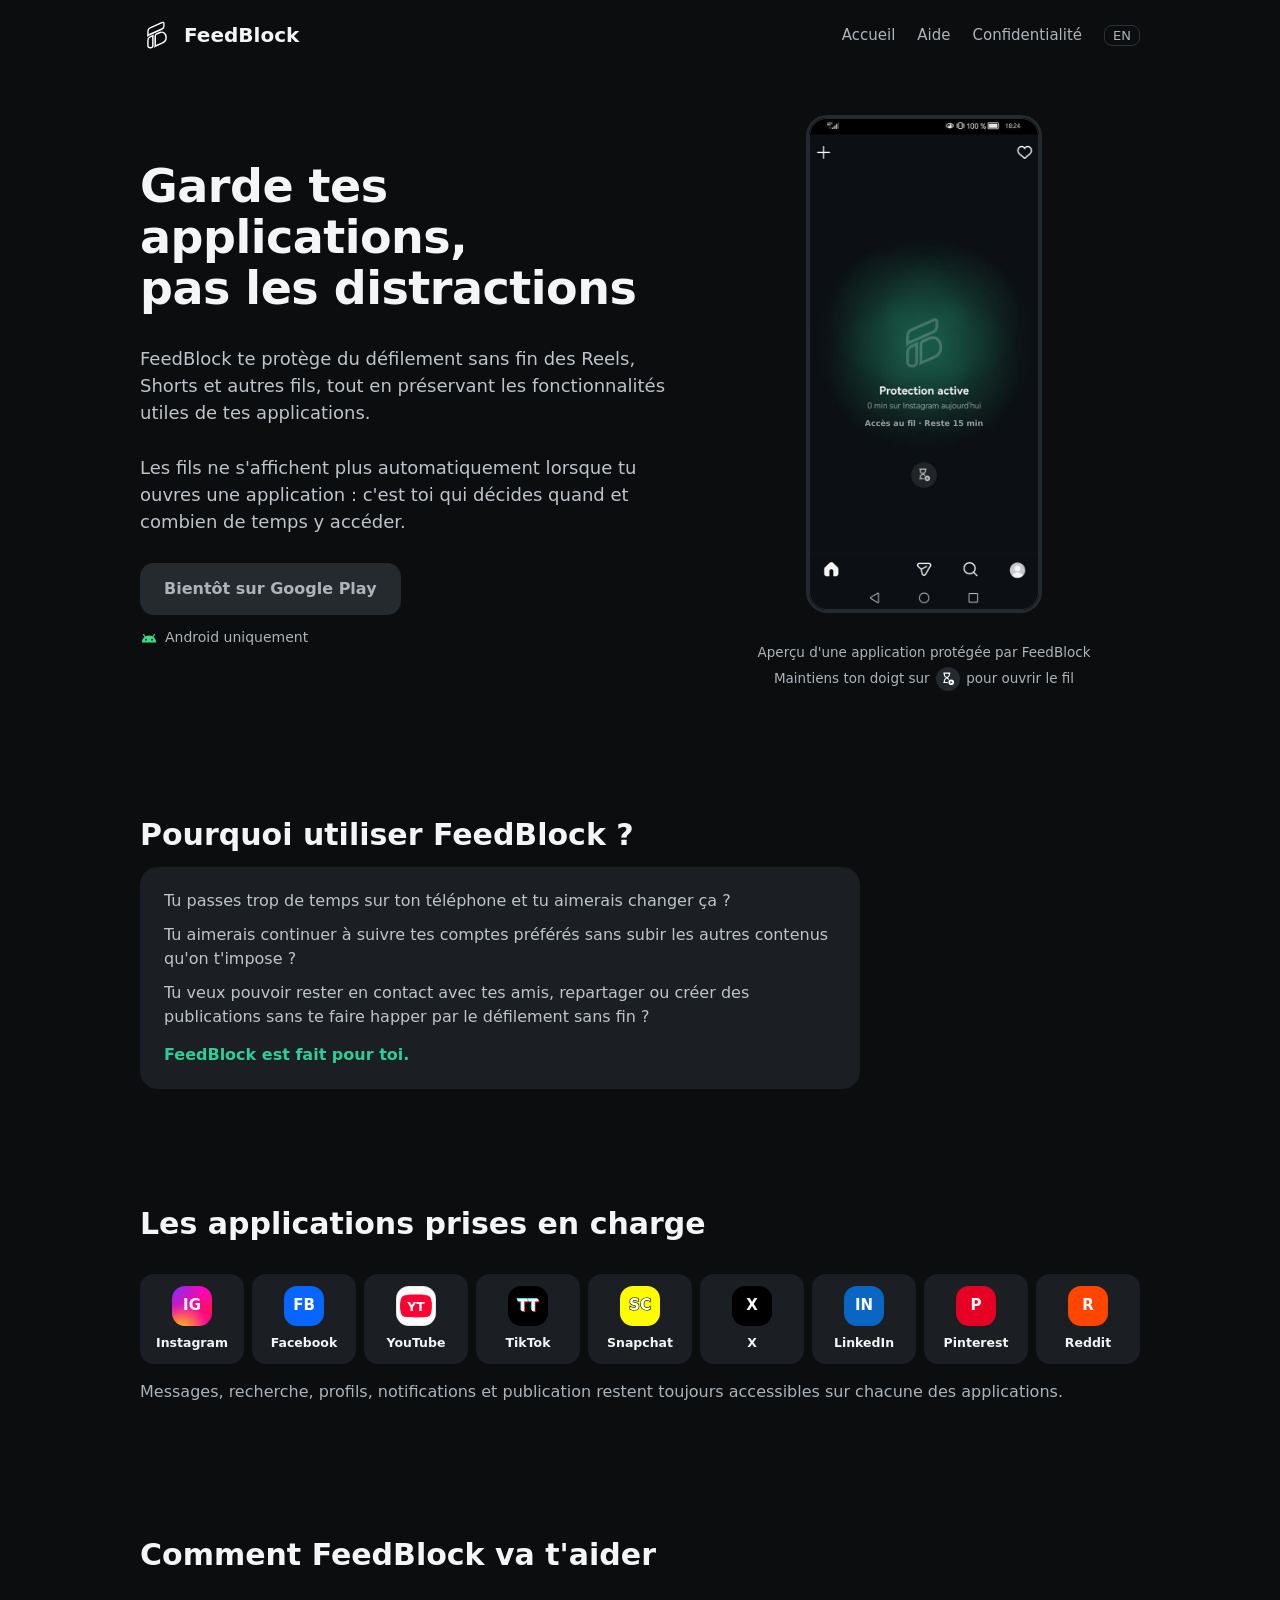
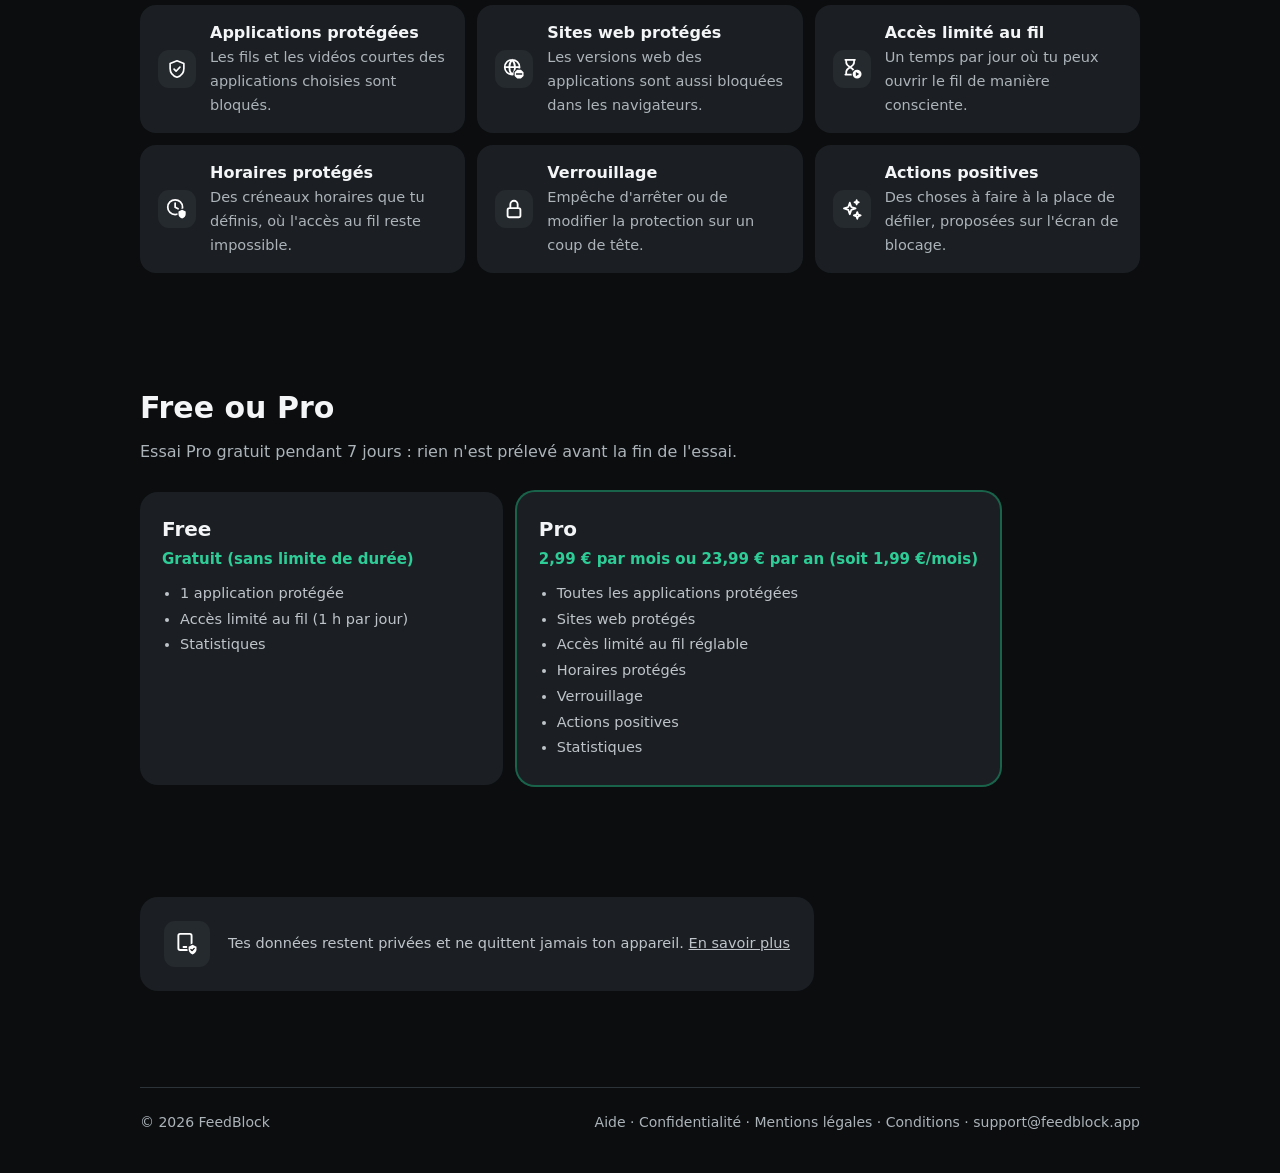
==== fr/index.html @ f1f7cbaa "Site en anglais à la racine (/, /help, /privacy, /legal, /terms), français dans /fr/ ; anciennes adr" ====
<!doctype html>
<html lang="fr">
<head>
<meta charset="utf-8">
<meta name="viewport" content="width=device-width, initial-scale=1">
<title>FeedBlock · Bloque les fils et les vidéos courtes</title>
<meta name="description" content="FeedBlock bloque les fils et les vidéos courtes de tes applications, sans bloquer le reste.">
<meta property="og:type" content="website">
<meta property="og:site_name" content="FeedBlock">
<meta property="og:title" content="FeedBlock · Bloque les fils et les vidéos courtes">
<meta property="og:description" content="FeedBlock bloque les fils et les vidéos courtes de tes applications, sans bloquer le reste.">
<meta property="og:url" content="https://feedblock.app/fr/">
<meta property="og:image" content="https://feedblock.app/partage.png">
<meta property="og:image:width" content="1200">
<meta property="og:image:height" content="630">
<meta property="og:locale" content="fr_FR">
<meta name="twitter:card" content="summary_large_image">
<link rel="alternate" hreflang="en" href="https://feedblock.app/">
<link rel="alternate" hreflang="fr" href="https://feedblock.app/fr/">
<link rel="alternate" hreflang="x-default" href="https://feedblock.app/">
<link rel="icon" href="/favicon.svg">
<link rel="stylesheet" href="/style.css">
</head>
<body>
<div class="wrap">
<header>
 <a class="brand" href="/fr/"><img src="/logo.svg" alt="">FeedBlock</a>
 <nav><a href="/fr/">Accueil</a><a href="/fr/aide">Aide</a><a href="/fr/confidentialite">Confidentialité</a><a class="lang" href="/" hreflang="en" onclick="try{localStorage.setItem('lang','en')}catch(e){}">EN</a></nav>
</header>

<div class="hero">
 <div>
  <h1>Garde tes applications,<br>pas les distractions</h1>
  <p class="lead">FeedBlock te protège du défilement sans fin des Reels, Shorts et autres fils, tout en préservant les fonctionnalités utiles de tes applications.</p>
  <p class="lead">Les fils ne s'affichent plus automatiquement lorsque tu ouvres une application : c'est toi qui décides quand et combien de temps y accéder.</p>
  <a class="btn off">Bientôt sur Google Play</a>
  <div class="note"><svg class="droid" viewBox="0 0 24 24" aria-hidden="true"><path fill="#3DDC84" d="M2.5,18A9.5,9.5 0 0 1 21.5,18Z"/><path stroke="#3DDC84" stroke-width="1.6" stroke-linecap="round" d="M6.6,10.4L4.8,7.4M17.4,10.4L19.2,7.4"/><circle cx="8" cy="14.3" r="1.15" fill="#0b0d0f"/><circle cx="16" cy="14.3" r="1.15" fill="#0b0d0f"/></svg>Android uniquement</div>
 </div>
 <div class="phones">
  <div class="demo" id="demo" role="img" aria-label="Écran de blocage de FeedBlock sur Instagram : un appui long sur le sablier ouvre le fil pour un temps limité">
   <img class="fil" src="/fil.jpg" alt="" draggable="false" style="visibility:hidden">
   <img class="mask" src="/masque.jpg" alt="" draggable="false">
   <div class="count"><span class="cw"><span class="ct">Accès au fil · Reste 15 min</span><i class="track"><b></b></i></span></div>
   <div class="pill"><small>Restant</small><span class="pt">15:00</span></div>
   <div class="hold" id="hold" aria-label="Accès au fil"></div>
  </div>
  <div class="hint">Aperçu d'une application protégée par FeedBlock<br>Maintiens ton doigt sur <span class="hg"><img src="/icons/ic_free_time.svg" alt="le sablier"></span> pour ouvrir le fil</div>
 </div>
 <script>
 // Démonstration lancée par l'utilisateur (comme dans l'application) : maintenir le sablier 5 s ouvre le fil 15 min ;
 // ici le fil se referme après quelques secondes pour pouvoir recommencer. Positions relevées sur les captures 1080 x 2312.
 (function(){
  const d=document.getElementById('demo'),mask=d.querySelector('.mask'),fil=d.querySelector('.fil'),count=d.querySelector('.count'),ct=d.querySelector('.ct'),
   track=d.querySelector('.track'),fill=track.firstChild,pill=d.querySelector('.pill'),pt=d.querySelector('.pt'),
   hold=document.getElementById('hold');
  const size=()=>d.style.setProperty('--k',d.clientWidth/360);size();addEventListener('resize',size);
  const wait=ms=>new Promise(r=>setTimeout(r,ms));
  let state='idle',raf=0;
  function reset(){
   cancelAnimationFrame(raf);state='idle';d.classList.remove('pressing','open');
   mask.style.opacity=1;count.style.opacity=1;pill.style.visibility='hidden';
   ct.textContent='Accès au fil · Reste 15 min';ct.classList.remove('on');track.style.visibility='hidden';fill.style.transform='scaleX(0)';
   // Fil caché sous l'écran bloqué une fois recouvert : ses bords se voyaient autour du téléphone agrandi.
   setTimeout(()=>{if(state==='idle')fil.style.visibility='hidden';},800);
  }
  async function open(){
   state='open';fil.style.visibility='visible';d.classList.remove('pressing');d.classList.add('open');mask.style.opacity=0;count.style.opacity=0;
   let s=900;pt.textContent='15:00';await wait(700);pill.style.visibility='visible';
   for(let i=0;i<6;i++){await wait(1000);s--;pt.textContent=Math.floor(s/60)+':'+String(s%60).padStart(2,'0');}
   reset();
  }
  function down(e){
   if(state!=='idle')return;e.preventDefault();state='pressing';d.classList.add('pressing');
   ct.classList.add('on');track.style.visibility='visible';const t0=performance.now();
   (function step(){const k=Math.min(1,(performance.now()-t0)/5000);ct.textContent='Accès au fil dans '+Math.max(1,Math.ceil(5-k*5));fill.style.transform='scaleX('+k+')';
    if(k>=1)open();else raf=requestAnimationFrame(step);})();
  }
  function up(){if(state==='pressing')reset();}
  hold.addEventListener('pointerdown',down);
  ['pointerup','pointerleave','pointercancel'].forEach(t=>hold.addEventListener(t,up));
  d.addEventListener('contextmenu',e=>e.preventDefault());
  reset();
 })();
 </script>
</div>

<section>
 <h2>Pourquoi utiliser FeedBlock ?</h2>
 <div class="questions">
  <p>Tu passes trop de temps sur ton téléphone et tu aimerais changer ça ?</p>
  <p>Tu aimerais continuer à suivre tes comptes préférés sans subir les autres contenus qu'on t'impose ?</p>
  <p>Tu veux pouvoir rester en contact avec tes amis, repartager ou créer des publications sans te faire happer par le défilement sans fin ?</p>
  <b>FeedBlock est fait pour toi.</b>
 </div>
</section>

<section>
 <h2 style="margin-bottom:28px">Les applications prises en charge</h2>
 <div class="apps">
  <div class="app"><div aria-hidden="true" class="tile ig">IG</div>Instagram</div>
  <div class="app"><div aria-hidden="true" class="tile" style="background:#0866ff">FB</div>Facebook</div>
  <div class="app"><div aria-hidden="true" class="tile yt"><svg viewBox="0 0 34 34"><path fill="#ff0033" d="M9.2,7.59 C11.8,7.2 22.2,7.2 24.8,7.59 Q30.13,7.85 30.2,13.05 C30.65,14.25 30.65,19.75 30.2,20.95 Q30.13,26.15 24.8,26.41 C22.2,26.8 11.8,26.8 9.2,26.41 Q3.87,26.15 3.81,20.95 C3.35,19.75 3.35,14.25 3.81,13.05 Q3.87,7.85 9.2,7.59Z"/><text x="17" y="21.4" font-size="10.5" font-weight="700" fill="#fff" text-anchor="middle">YT</text></svg></div>YouTube</div>
  <div class="app"><div aria-hidden="true" class="tile tt"><svg viewBox="0 0 34 34"><text x="16.2" y="20.8" font-size="12.75" font-weight="800" fill="#25F4EE" text-anchor="middle">TT</text><text x="17.8" y="22.4" font-size="12.75" font-weight="800" fill="#FE2C55" text-anchor="middle">TT</text><text x="17" y="21.6" font-size="12.75" font-weight="800" fill="#fff" text-anchor="middle">TT</text></svg></div>TikTok</div>
  <div class="app"><div aria-hidden="true" class="tile sc" style="background:#fffc00">SC</div>Snapchat</div>
  <div class="app"><div aria-hidden="true" class="tile" style="background:#000">X</div>X</div>
  <div class="app"><div aria-hidden="true" class="tile" style="background:#0a66c2">IN</div>LinkedIn</div>
  <div class="app"><div aria-hidden="true" class="tile" style="background:#e60023">P</div>Pinterest</div>
  <div class="app"><div aria-hidden="true" class="tile" style="background:#ff4500">R</div>Reddit</div>
 </div>
 <p class="keep">Messages, recherche, profils, notifications et publication restent toujours accessibles sur chacune des applications.</p>
</section>

<section id="fonctions">
 <h2 style="margin-bottom:28px">Comment FeedBlock va t'aider</h2>
 <div class="features">
  <div class="feature"><div class="ico"><img src="/icons/ic_tab_protection.svg" alt=""></div><div><b>Applications protégées</b><span>Les fils et les vidéos courtes des applications choisies sont bloqués.</span></div></div>
  <div class="feature"><div class="ico"><img src="/icons/ic_web.svg" alt=""></div><div><b>Sites web protégés</b><span>Les versions web des applications sont aussi bloquées dans les navigateurs.</span></div></div>
  <div class="feature"><div class="ico"><img src="/icons/ic_free_time.svg" alt=""></div><div><b>Accès limité au fil</b><span>Un temps par jour où tu peux ouvrir le fil de manière consciente.</span></div></div>
  <div class="feature"><div class="ico"><img src="/icons/ic_protected_hours.svg" alt=""></div><div><b>Horaires protégés</b><span>Des créneaux horaires que tu définis, où l'accès au fil reste impossible.</span></div></div>
  <div class="feature"><div class="ico"><img src="/icons/ic_lock.svg" alt=""></div><div><b>Verrouillage</b><span>Empêche d'arrêter ou de modifier la protection sur un coup de tête.</span></div></div>
  <div class="feature"><div class="ico"><img src="/icons/ic_idea.svg" alt=""></div><div><b>Actions positives</b><span>Des choses à faire à la place de défiler, proposées sur l'écran de blocage.</span></div></div>
 </div>
</section>

<section id="prix">
 <h2>Free ou Pro</h2>
 <p class="sub">Essai Pro gratuit pendant 7 jours : rien n'est prélevé avant la fin de l'essai.</p>
 <div class="plans">
  <div class="plan">
   <h3>Free</h3><div class="price">Gratuit (sans limite de durée)</div>
   <ul><li>1 application protégée</li><li>Accès limité au fil (1 h par jour)</li><li>Statistiques</li></ul>
  </div>
  <div class="plan pro">
   <h3>Pro</h3><div class="price">2,99 € par mois ou 23,99 € par an (soit 1,99 €/mois)</div>
   <ul><li>Toutes les applications protégées</li><li>Sites web protégés</li><li>Accès limité au fil réglable</li><li>Horaires protégés</li><li>Verrouillage</li><li>Actions positives</li><li>Statistiques</li></ul>
  </div>
 </div>
</section>

<section>
 <div class="privacy">
  <div class="ico" style="width:46px;height:46px"><img src="/icons/confidentialite.svg" alt="" style="width:24px;height:24px"></div>
  <p>Tes données restent privées et ne quittent jamais ton appareil. <a href="/fr/confidentialite">En savoir plus</a></p>
 </div>
</section>

<footer>
 <span>© 2026 FeedBlock</span>
 <span><a href="/fr/aide">Aide</a> · <a href="/fr/confidentialite">Confidentialité</a> · <a href="/fr/mentions-legales">Mentions légales</a> · <a href="/fr/conditions">Conditions</a> · <a href="mailto:support@feedblock.app">support@feedblock.app</a></span>
</footer>
</div>
</body>
</html>
---- style.css ----
:root{--bg:#0b0d0f;--card:#1b1f23;--card2:#252a2f;--outline:#2c3439;--text:#f3f5f6;--soft:#bec4ca;--muted:#acb4ba;--green:#2ecc96;--green-on:#06291d}
*{box-sizing:border-box}
body{margin:0;background:var(--bg);color:var(--text);font-family:system-ui,-apple-system,"Segoe UI",Roboto,sans-serif;line-height:1.5}
a{color:inherit}
.wrap{max-width:1040px;margin:0 auto;padding:0 20px}
header{display:flex;align-items:center;justify-content:space-between;padding:18px 0}
.brand{display:flex;align-items:center;gap:10px;font-weight:800;font-size:20px;text-decoration:none}
.brand img{width:34px;height:34px}
nav a{color:var(--muted);text-decoration:none;margin-left:22px;font-size:15px}
nav a:hover{color:var(--text)}
.hero{display:grid;grid-template-columns:1.1fr .9fr;gap:40px;align-items:center;padding:48px 0 64px}
h1{font-size:46px;line-height:1.1;margin:0 0 32px;letter-spacing:-.5px}
.lead{font-size:18px;color:var(--soft);margin:0 0 28px}
.btn{display:inline-block;background:var(--green);color:var(--green-on);font-weight:700;padding:14px 24px;border-radius:14px;text-decoration:none}
.btn.off{background:var(--card2);color:var(--muted)}
.note{color:var(--muted);font-size:14px;margin-top:12px;display:flex;align-items:center;gap:7px}
.droid{width:18px;height:18px;flex:none}
.phones{display:flex;gap:16px;justify-content:center}
.demo{position:relative;width:230px;aspect-ratio:1080/2312;border-radius:18px;overflow:hidden;background:#000;box-shadow:var(--sh0);--k:.72}
.demo img{position:absolute;inset:0;width:100%;height:100%;display:block}
.demo .mask{transition:opacity .7s;inset:-1px;width:calc(100% + 2px);height:calc(100% + 2px)}
.demo .count{position:absolute;left:0;right:0;top:62.11%;transform:translateY(-.5em);text-align:center;font-weight:700;font-size:calc(12.5px * var(--k));line-height:1;transition:opacity .7s}
.demo .ct{color:rgba(245,245,245,.59)}
.demo .ct.on{color:#fff}
.demo .cw{display:inline-block}
.demo .track{display:block;margin:calc(8px * var(--k)) 0 0;width:100%;height:max(1px,calc(3px * var(--k)));background:rgba(243,245,246,.2);visibility:hidden}
.demo .track b{display:block;height:100%;background:#fff;transform-origin:left;transform:scaleX(0)}
.demo .pill{position:absolute;left:0;top:50.04%;width:16.11%;aspect-ratio:1;transform:translateY(-50%);border-radius:50%;background:rgba(20,22,25,.92);display:flex;flex-direction:column;align-items:center;justify-content:center;color:#fff;font-weight:700;visibility:hidden;line-height:1.1}
.demo .pill small{font-weight:400;color:#dce0e4;font-size:calc(360px * var(--k) * .0242)}
.demo .pill .pt{font-size:calc(360px * var(--k) * .0387)}
.demo{transition:transform .3s ease,box-shadow .3s ease;cursor:pointer;-webkit-user-select:none;user-select:none;-webkit-touch-callout:none;-webkit-tap-highlight-color:transparent}
.demo img{pointer-events:none;-webkit-user-drag:none}
.demo .hold{position:absolute;left:50%;top:72.49%;width:26%;aspect-ratio:1;transform:translate(-50%,-50%);border-radius:50%;touch-action:none}
.hint{color:var(--muted);font-size:13.5px;text-align:center;margin-top:14px;line-height:1.9}
.hg{display:inline-flex;width:24px;height:24px;border-radius:50%;background:var(--card2);align-items:center;justify-content:center;vertical-align:middle;margin:0 2px}
.hg img{width:14px;height:14px}
.phones{flex-direction:column;align-items:center}
section{padding:56px 0}
h2{font-size:30px;margin:0 0 10px}
.sub{color:var(--muted);margin:0 0 28px;max-width:640px}
.questions{background:var(--card);border-radius:18px;padding:22px 24px;max-width:720px}
.questions p{margin:0 0 10px;color:var(--soft)}
.questions b{color:var(--green);display:block;margin-top:14px}
.apps{display:grid;grid-template-columns:repeat(9,1fr);gap:8px}
.app{background:var(--card);border-radius:14px;padding:12px 2px;text-align:center;font-weight:700;font-size:12.5px;min-width:0;overflow-wrap:anywhere}
.tile{width:40px;height:40px;border-radius:13px;background:var(--card2);margin:0 auto 8px;display:flex;align-items:center;justify-content:center;font-size:15px;color:#fff;font-weight:800}
.tile.ig{background:radial-gradient(circle 31.2px at 0 0,rgba(118,56,250,.95),rgba(118,56,250,0)),radial-gradient(circle 24px at 100% 0,rgba(255,6,214,.78),rgba(255,6,214,0)),radial-gradient(circle 26.8px at 25% 110%,rgba(255,214,0,.95),rgba(255,214,0,0)),radial-gradient(circle 23.2px at 105% 50%,rgba(253,29,29,.7),rgba(253,29,29,0)),#fd01aa}
.tile.yt{background:#fff;box-shadow:inset 0 0 0 .75px rgba(0,0,0,.14)}
.tile.yt svg{width:100%;height:100%;display:block}
.tile.tt{background:#000}
.tile.tt svg{width:100%;height:100%;display:block}
.tile.sc{color:#fff;-webkit-text-stroke:1.2px #000;paint-order:stroke fill}
.ico img{width:22px;height:22px;display:block}
.keep{color:var(--muted);margin-top:16px}
.features{display:grid;grid-template-columns:repeat(auto-fill,minmax(300px,1fr));gap:12px}
.feature{background:var(--card);border-radius:16px;padding:16px 18px;display:flex;gap:14px;align-items:center}
.ico{width:38px;height:38px;border-radius:11px;background:var(--card2);flex:none;display:flex;align-items:center;justify-content:center}
.ico svg{width:20px;height:20px;fill:none;stroke:var(--text);stroke-width:2;stroke-linecap:round;stroke-linejoin:round}
.feature b{display:block;font-size:16px}
.feature span{color:var(--muted);font-size:14.5px}
.plans{display:grid;grid-template-columns:1fr 1.25fr;gap:14px;max-width:860px}
.plan{background:var(--card);border-radius:18px;padding:22px}
.plan.pro{box-shadow:0 0 0 2px rgba(46,204,150,.45)}
.plan h3{margin:0 0 4px;font-size:20px}
.price{color:var(--green);font-weight:700;margin-bottom:12px;white-space:nowrap;font-size:min(15px,3.6vw)}
.plan ul{margin:0;padding-left:18px;color:var(--soft);font-size:14.5px}
.plan li{margin:4px 0}
.privacy{background:var(--card);border-radius:18px;padding:24px;width:fit-content;max-width:720px;display:flex;gap:18px;align-items:center}
.privacy p{margin:0;color:var(--soft);font-size:14.5px}
footer{border-top:1px solid var(--outline);margin-top:40px;padding:24px 0 40px;color:var(--muted);font-size:14px;display:flex;flex-wrap:wrap;gap:12px 24px;justify-content:space-between}
footer a{text-decoration:none}
footer a:hover{color:var(--text)}
@media (max-width:760px){
 .hero{grid-template-columns:1fr;padding-top:20px}
 h1{font-size:28px;margin-bottom:24px}
 .lead{font-size:16px;margin-bottom:20px}
 h2{font-size:23px}
 section{padding:40px 0}
 .sub,.keep,.questions p{font-size:15px}
 .note{font-size:13px}
 .feature b{font-size:15px}
 .feature span,.plan ul,.privacy p{font-size:14px}
 nav a{margin-left:10px;font-size:13px}
 header nav a.lang{padding:1px 6px;font-size:12px}
 .brand{font-size:17px;gap:8px}
 .brand img{width:28px;height:28px}
 .price{font-size:3.15vw}
 .plans{grid-template-columns:minmax(0,1fr)}
 .apps{grid-template-columns:repeat(3,1fr);gap:8px}
 .app{font-size:12.5px;overflow-wrap:normal}
 .demo{width:220px}
}
.page{max-width:720px;padding:24px 0 20px}
.page h1{font-size:36px;margin-bottom:18px}
.page h2{font-size:21px;margin:34px 0 12px}
.page p{color:var(--soft)}
.card{background:var(--card);border-radius:16px;padding:16px 20px;margin-bottom:12px}
.card h3{margin:0 0 6px;font-size:16.5px}
.card p{margin:0;color:var(--soft);font-size:15px}
.points .pt{display:flex;gap:12px;padding:10px 0;border-top:1px solid var(--outline)}
.points .pt:first-child{border-top:0}
.points .dot{width:7px;height:7px;border-radius:50%;background:var(--text);margin-top:9px;flex:none}
.points .ok .dot{background:var(--green)}
.points .ok b{color:var(--green)}
.points b{display:block}
.points span{color:var(--soft);font-size:15px}
.contact{background:var(--card);border-radius:16px;padding:20px;display:flex;flex-wrap:wrap;gap:12px;align-items:center;justify-content:space-between}
.small{color:var(--muted);font-size:14px}

@media (hover:hover){.demo:hover{transform:scale(1.07);--sh0:0 0 0 3px #252a2f,0 0 22px rgba(255,255,255,.05)}}
.demo.pressing,.demo.open{transform:scale(1.07)}
.demo{--sh0:0 0 0 3px #252a2f}
.demo::after{content:"";position:absolute;inset:0;border-radius:inherit;box-shadow:inset 0 0 0 1px #252a2f;pointer-events:none;z-index:5}
nav a.lang{border:1px solid var(--outline);border-radius:8px;padding:2px 8px;font-size:13px}
.frnote{color:var(--muted);font-size:13.5px;margin:14px 0 0;max-width:520px}
@media (max-width:420px){nav a:first-child{display:none}}
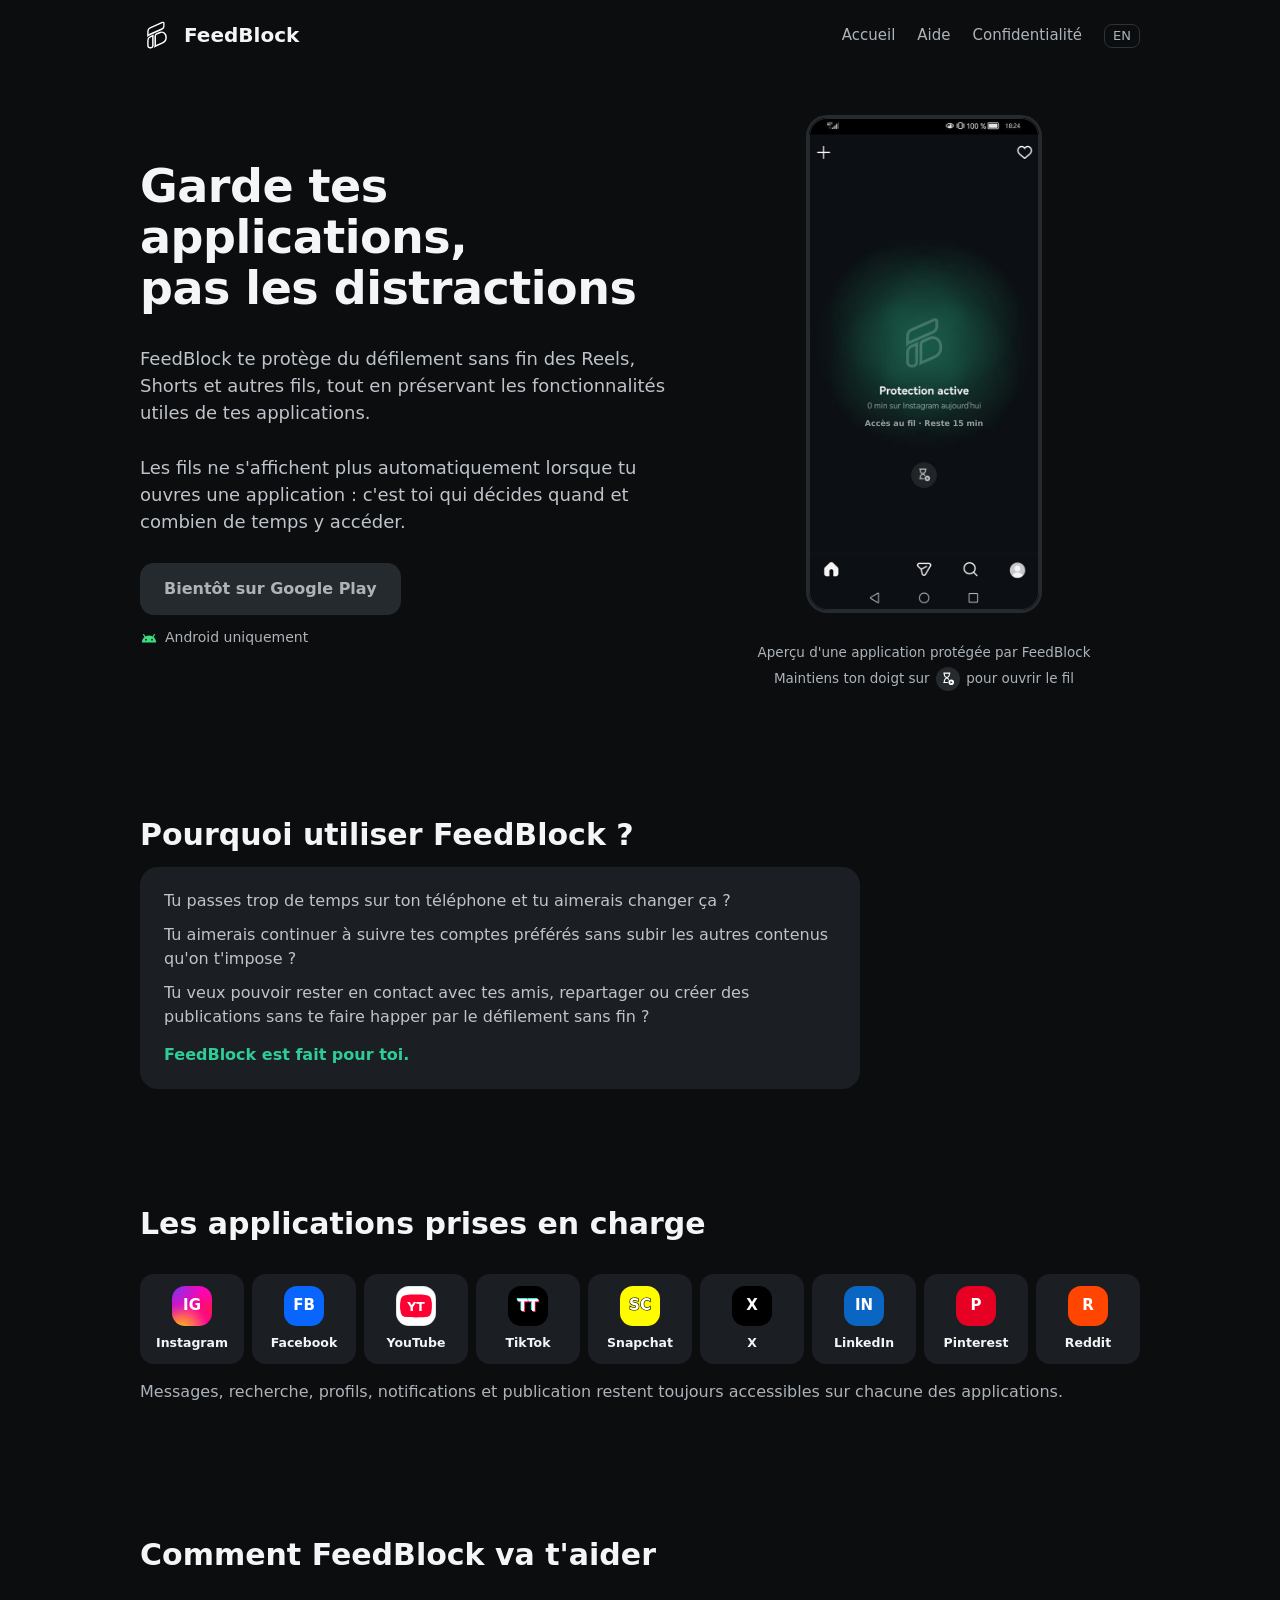
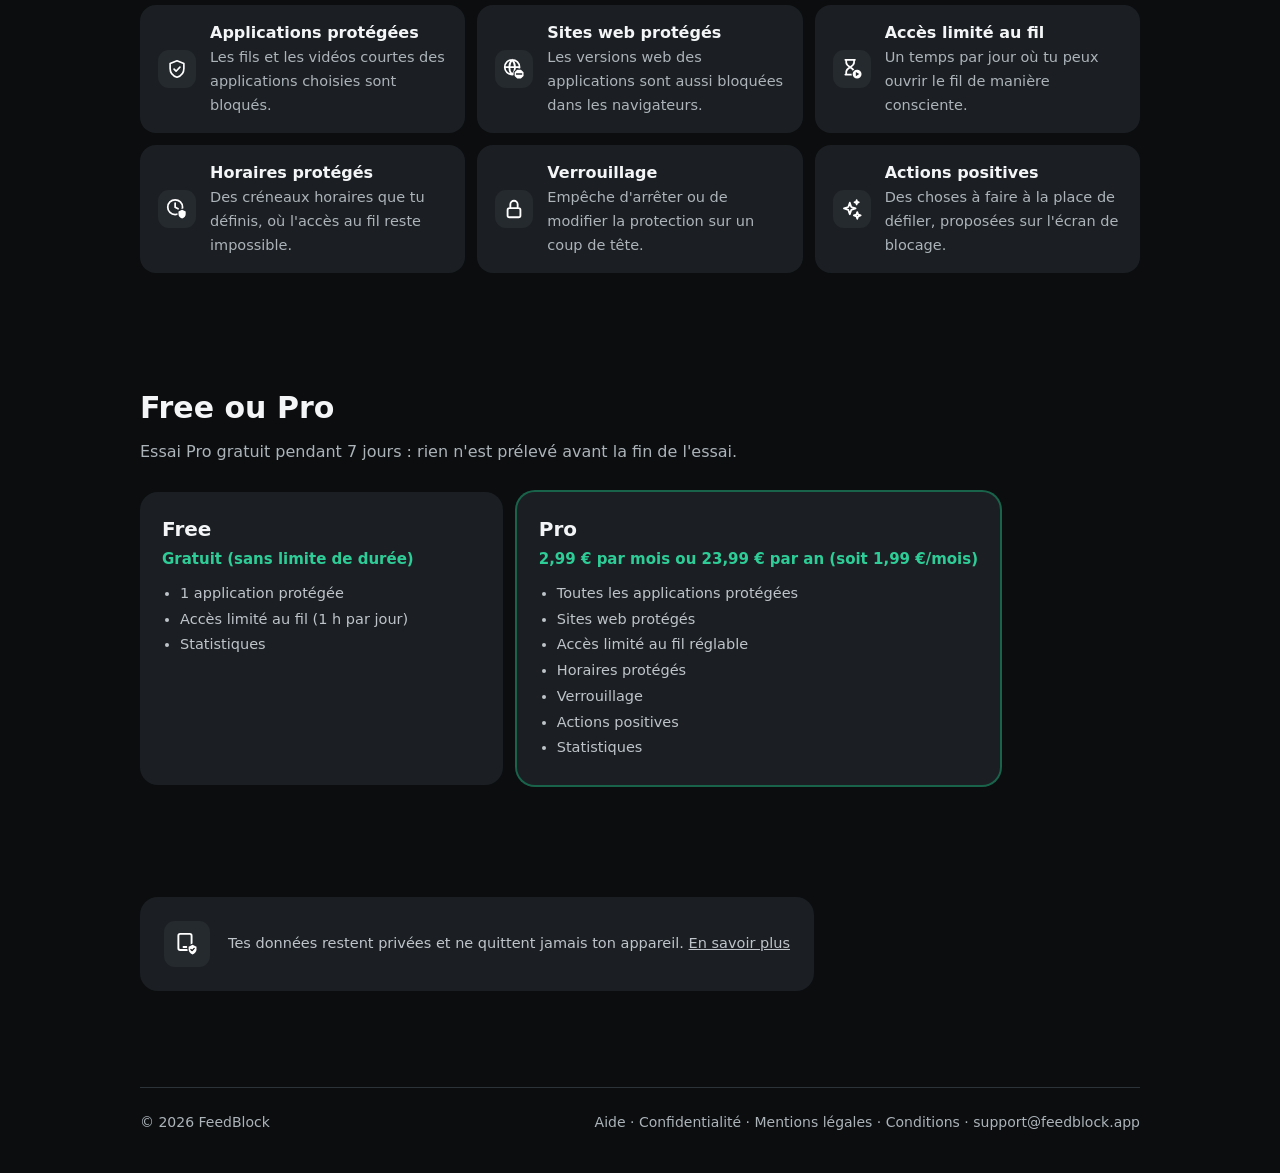
==== commit ca1fd21b: "Feuille de style versionnée dans les pages (le navigateur gardait l'ancienne jusqu'à 10 min) Co-Auth" ====
--- a/fr/index.html
+++ b/fr/index.html
@@ -19,7 +19,7 @@
 <link rel="alternate" hreflang="fr" href="https://feedblock.app/fr/">
 <link rel="alternate" hreflang="x-default" href="https://feedblock.app/">
 <link rel="icon" href="/favicon.svg">
-<link rel="stylesheet" href="/style.css">
+<link rel="stylesheet" href="/style.css?v=202611091512">
 </head>
 <body>
 <div class="wrap">
--- a/style.css
+++ b/style.css
@@ -81,7 +81,7 @@
  .feature b{font-size:15px}
  .feature span,.plan ul,.privacy p{font-size:14px}
  nav a{margin-left:10px;font-size:13px}
- header nav a.lang{padding:1px 6px;font-size:12px}
+ header nav a.lang{height:22px;padding:0 6px 1px;font-size:12px}
  .brand{font-size:17px;gap:8px}
  .brand img{width:28px;height:28px}
  .price{font-size:3.15vw}
@@ -111,6 +111,7 @@
 .demo.pressing,.demo.open{transform:scale(1.07)}
 .demo{--sh0:0 0 0 3px #252a2f}
 .demo::after{content:"";position:absolute;inset:0;border-radius:inherit;box-shadow:inset 0 0 0 1px #252a2f;pointer-events:none;z-index:5}
-nav a.lang{border:1px solid var(--outline);border-radius:8px;padding:2px 8px;font-size:13px}
+nav a.lang{display:inline-flex;align-items:center;height:24px;box-sizing:border-box;line-height:1;border:1px solid var(--outline);border-radius:8px;padding:0 8px 1px;font-size:13px;transition:border-color .15s,color .15s}
+nav a.lang:hover{border-color:var(--text)}
 .frnote{color:var(--muted);font-size:13.5px;margin:14px 0 0;max-width:520px}
 @media (max-width:420px){nav a:first-child{display:none}}
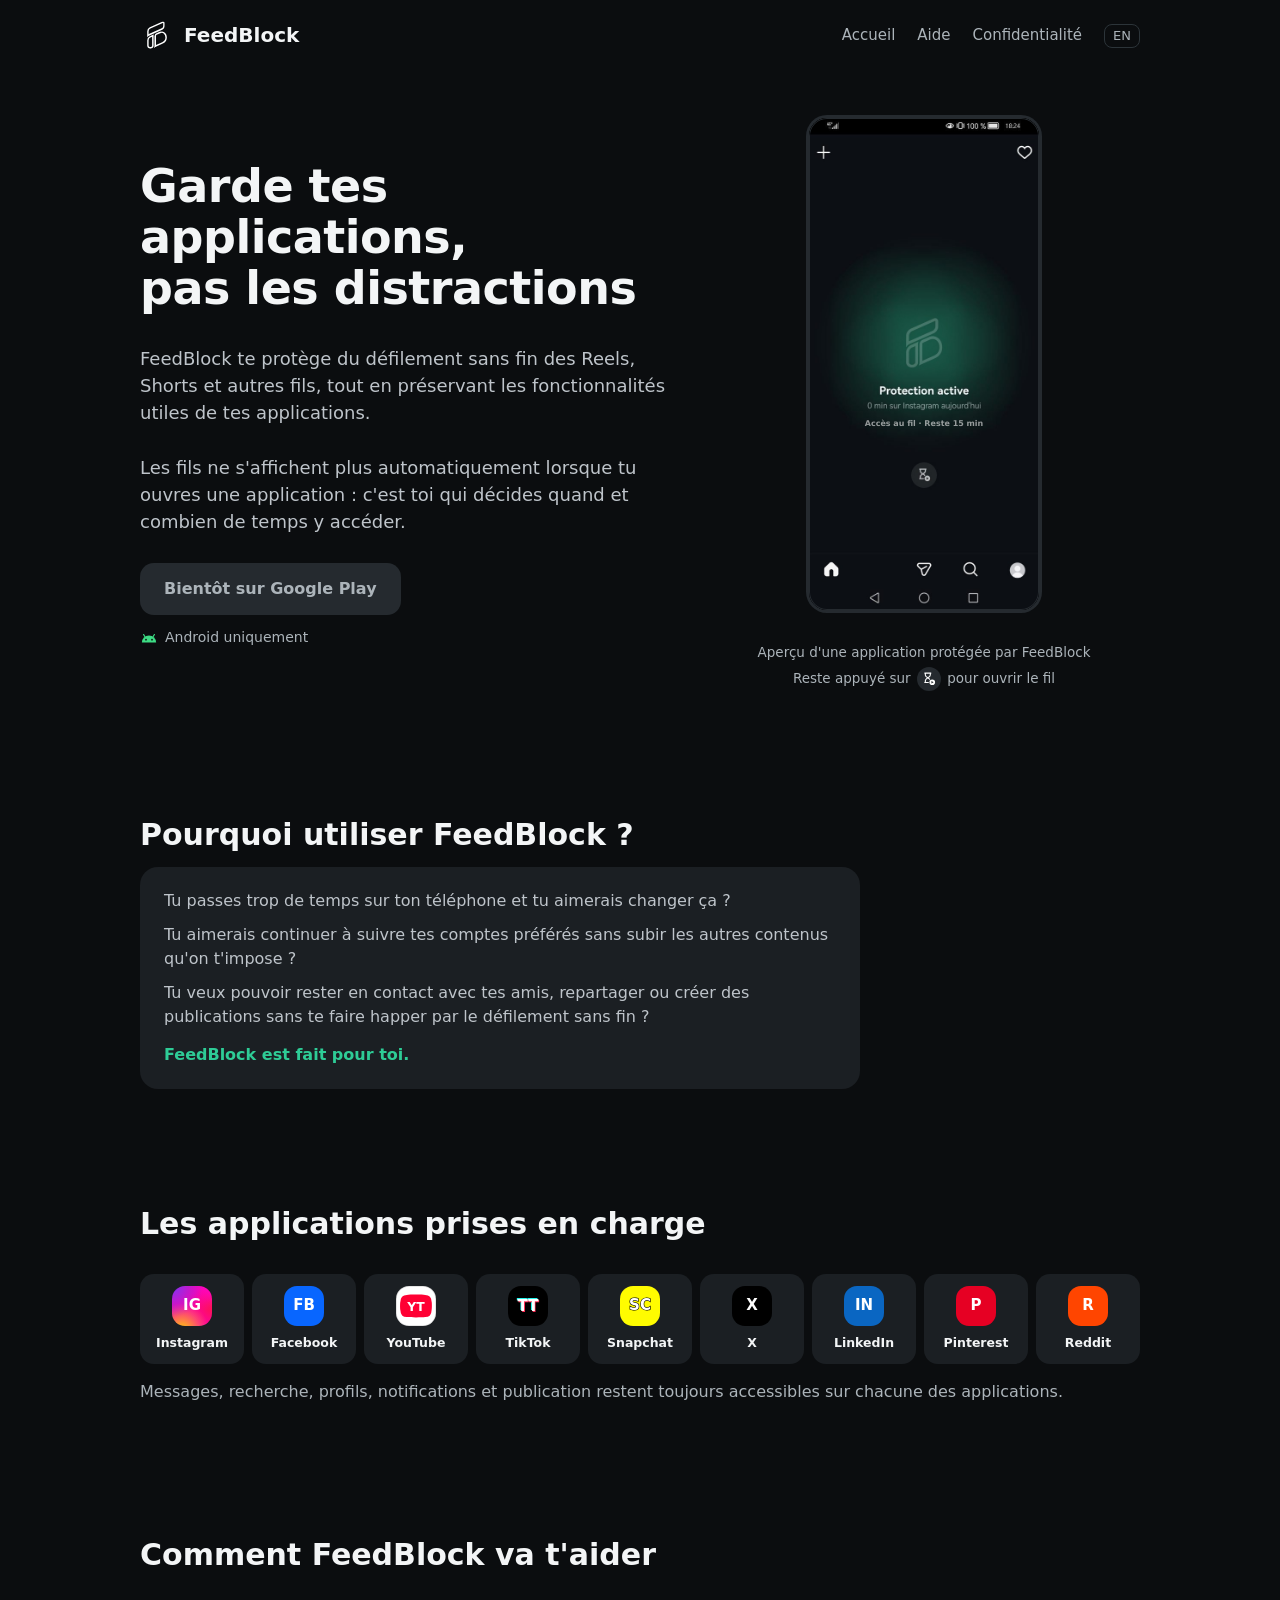
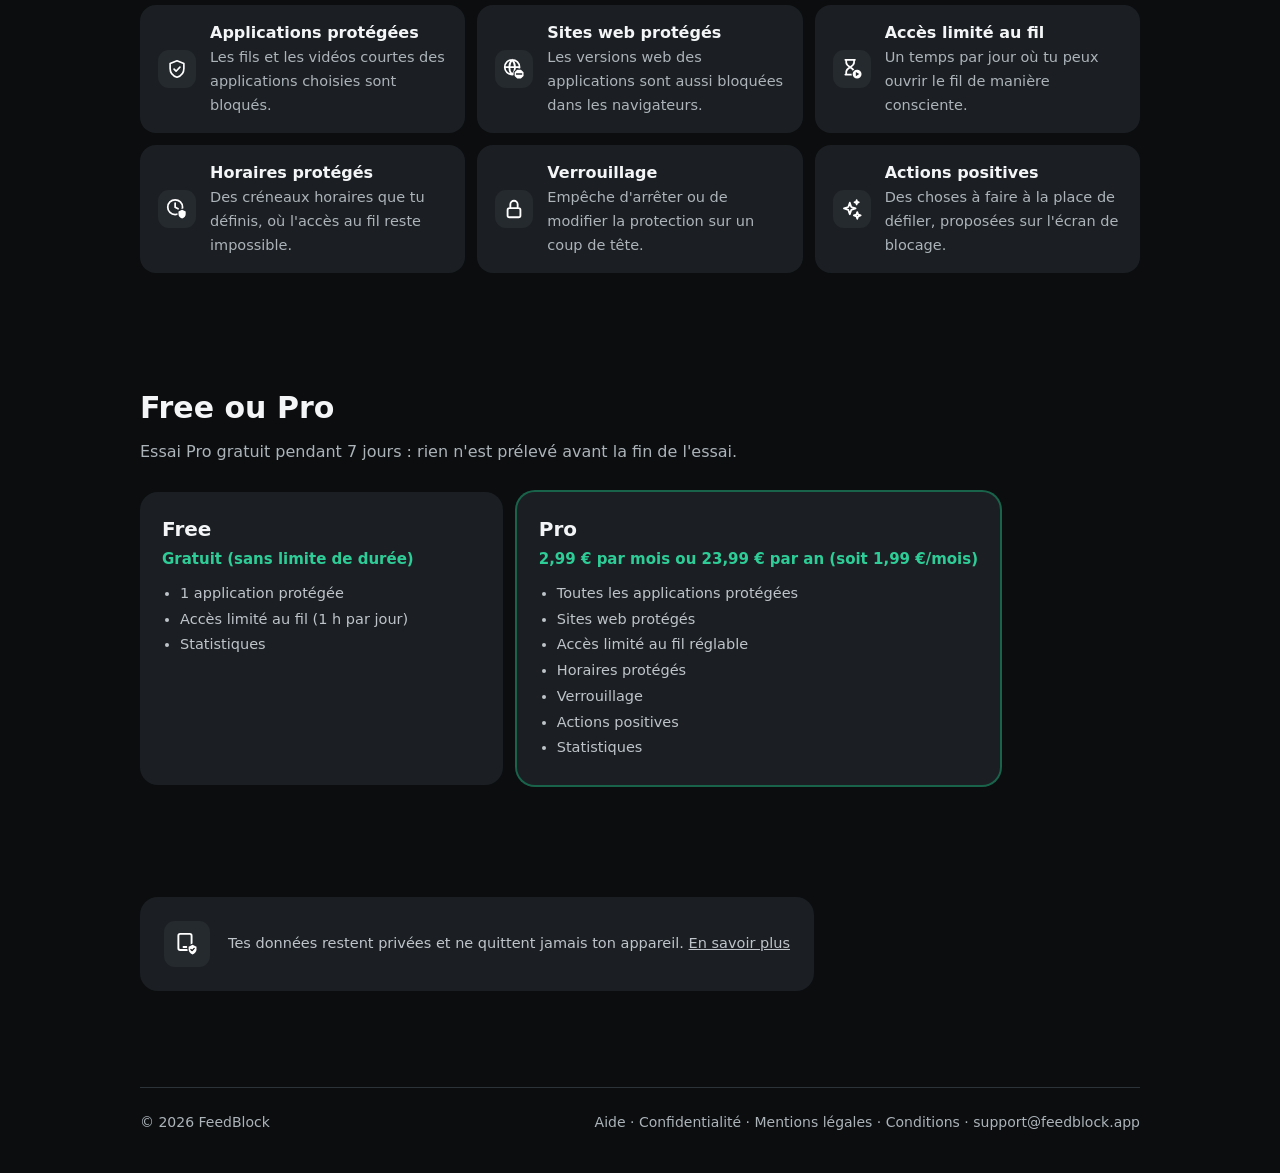
==== commit f8179080: "Démonstration : « Reste appuyé » / « Press and hold » ; X avant LinkedIn ; adresses lues dans les na" ====
--- a/fr/index.html
+++ b/fr/index.html
@@ -44,7 +44,7 @@
    <div class="pill"><small>Restant</small><span class="pt">15:00</span></div>
    <div class="hold" id="hold" aria-label="Accès au fil"></div>
   </div>
-  <div class="hint">Aperçu d'une application protégée par FeedBlock<br>Maintiens ton doigt sur <span class="hg"><img src="/icons/ic_free_time.svg" alt="le sablier"></span> pour ouvrir le fil</div>
+  <div class="hint">Aperçu d'une application protégée par FeedBlock<br>Reste appuyé sur <span class="hg"><img src="/icons/ic_free_time.svg" alt="le sablier"></span> pour ouvrir le fil</div>
  </div>
  <script>
  // Démonstration lancée par l'utilisateur (comme dans l'application) : maintenir le sablier 5 s ouvre le fil 15 min ;
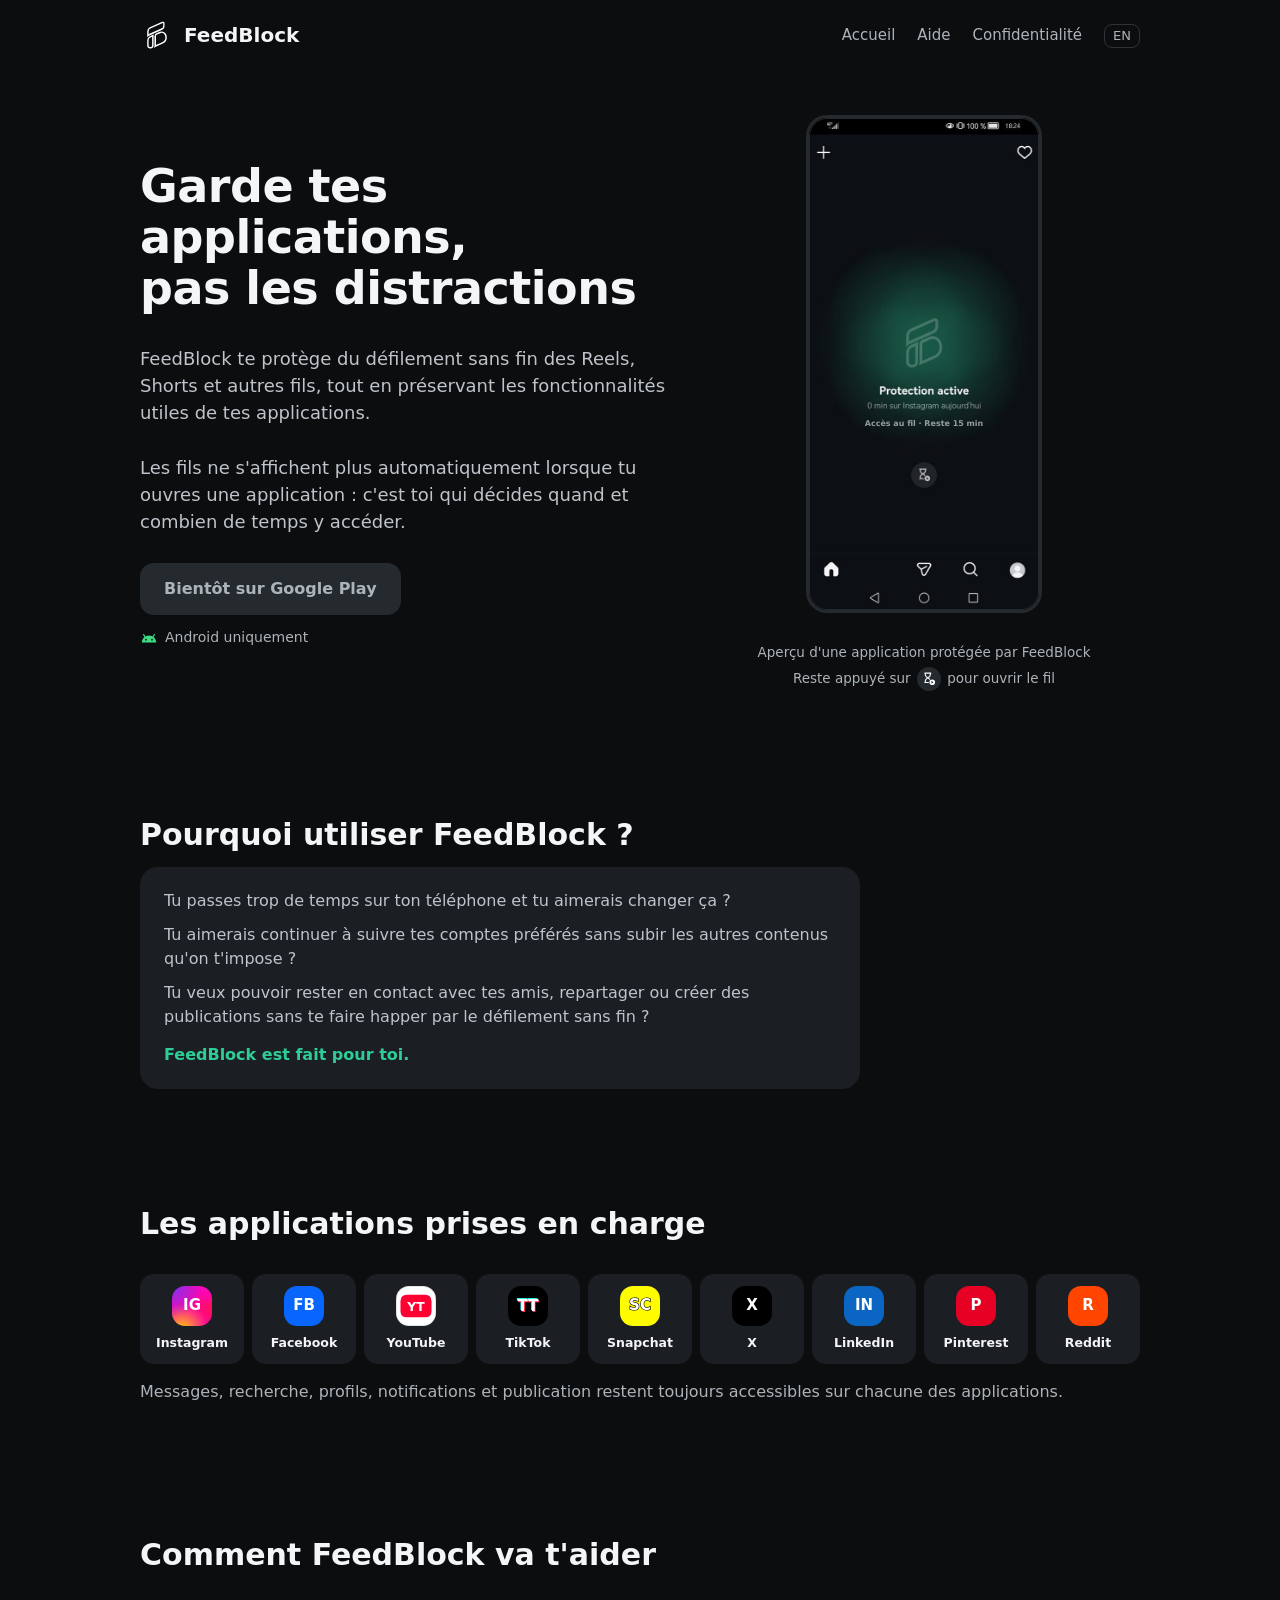
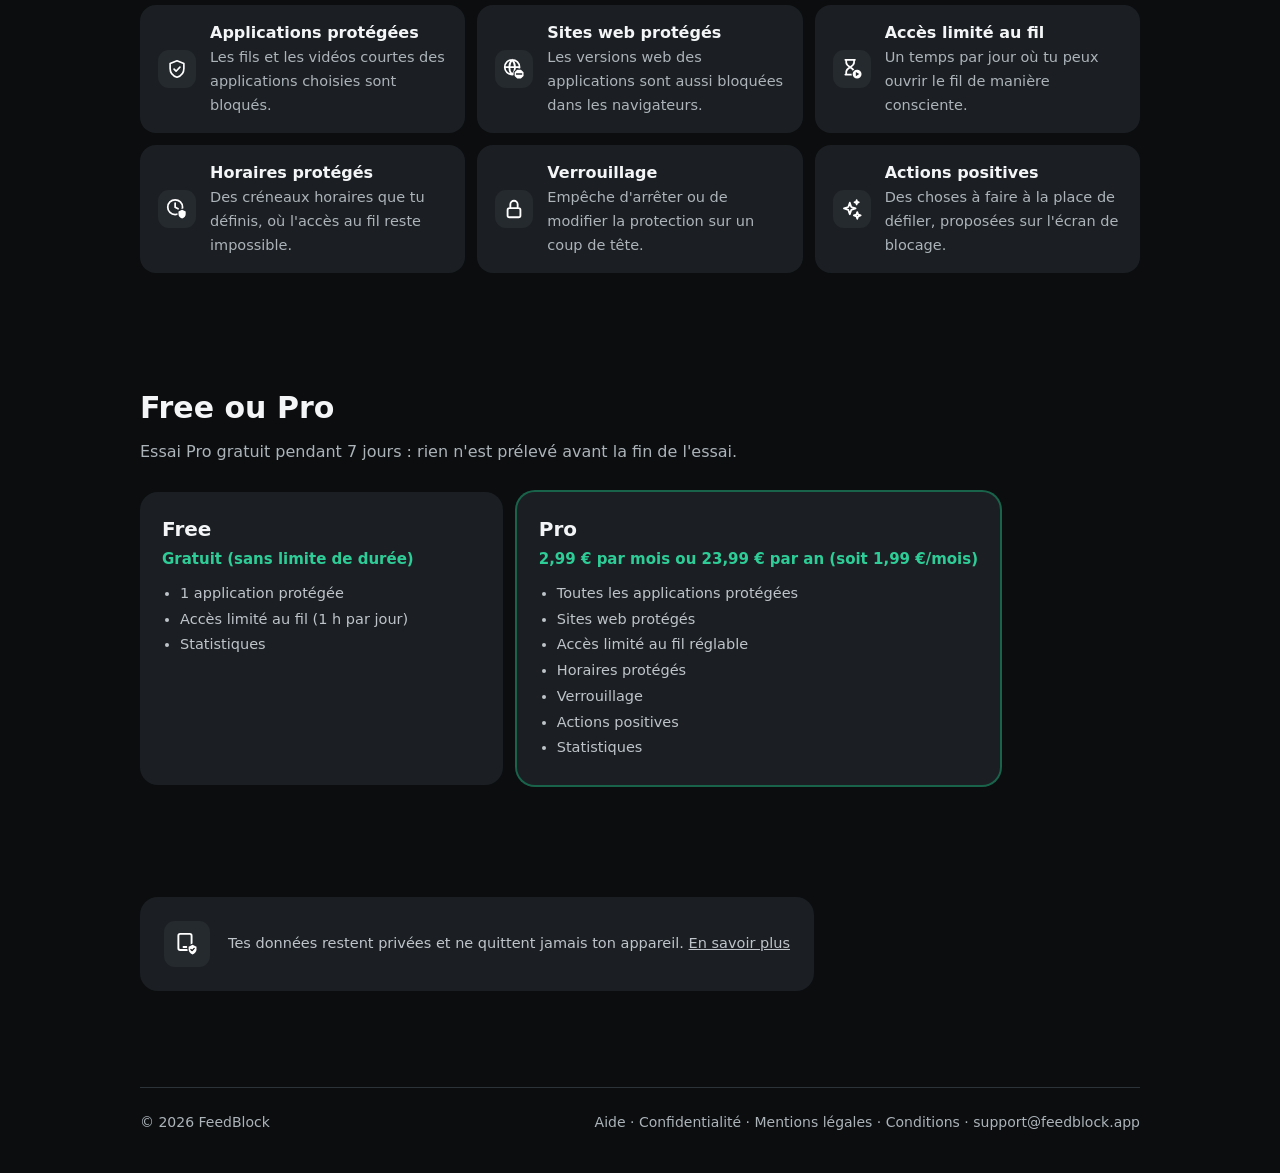
==== commit a1612d58: "Tuile YouTube : rectangle aux côtés droits Co-Authored-By: Claude Opus 5.5 <noreply@anthropic.com>" ====
--- a/fr/index.html
+++ b/fr/index.html
@@ -99,7 +99,7 @@
  <div class="apps">
   <div class="app"><div aria-hidden="true" class="tile ig">IG</div>Instagram</div>
   <div class="app"><div aria-hidden="true" class="tile" style="background:#0866ff">FB</div>Facebook</div>
-  <div class="app"><div aria-hidden="true" class="tile yt"><svg viewBox="0 0 34 34"><path fill="#ff0033" d="M9.2,7.59 C11.8,7.2 22.2,7.2 24.8,7.59 Q30.13,7.85 30.2,13.05 C30.65,14.25 30.65,19.75 30.2,20.95 Q30.13,26.15 24.8,26.41 C22.2,26.8 11.8,26.8 9.2,26.41 Q3.87,26.15 3.81,20.95 C3.35,19.75 3.35,14.25 3.81,13.05 Q3.87,7.85 9.2,7.59Z"/><text x="17" y="21.4" font-size="10.5" font-weight="700" fill="#fff" text-anchor="middle">YT</text></svg></div>YouTube</div>
+  <div class="app"><div aria-hidden="true" class="tile yt"><svg viewBox="0 0 34 34"><path fill="#ff0033" d="M9.2,7.4 L24.8,7.4 Q30.2,7.4 30.2,13.05 L30.2,20.95 Q30.2,26.6 24.8,26.6 L9.2,26.6 Q3.81,26.6 3.81,20.95 L3.81,13.05 Q3.81,7.4 9.2,7.4Z"/><text x="17" y="21.4" font-size="10.5" font-weight="700" fill="#fff" text-anchor="middle">YT</text></svg></div>YouTube</div>
   <div class="app"><div aria-hidden="true" class="tile tt"><svg viewBox="0 0 34 34"><text x="16.2" y="20.8" font-size="12.75" font-weight="800" fill="#25F4EE" text-anchor="middle">TT</text><text x="17.8" y="22.4" font-size="12.75" font-weight="800" fill="#FE2C55" text-anchor="middle">TT</text><text x="17" y="21.6" font-size="12.75" font-weight="800" fill="#fff" text-anchor="middle">TT</text></svg></div>TikTok</div>
   <div class="app"><div aria-hidden="true" class="tile sc" style="background:#fffc00">SC</div>Snapchat</div>
   <div class="app"><div aria-hidden="true" class="tile" style="background:#000">X</div>X</div>
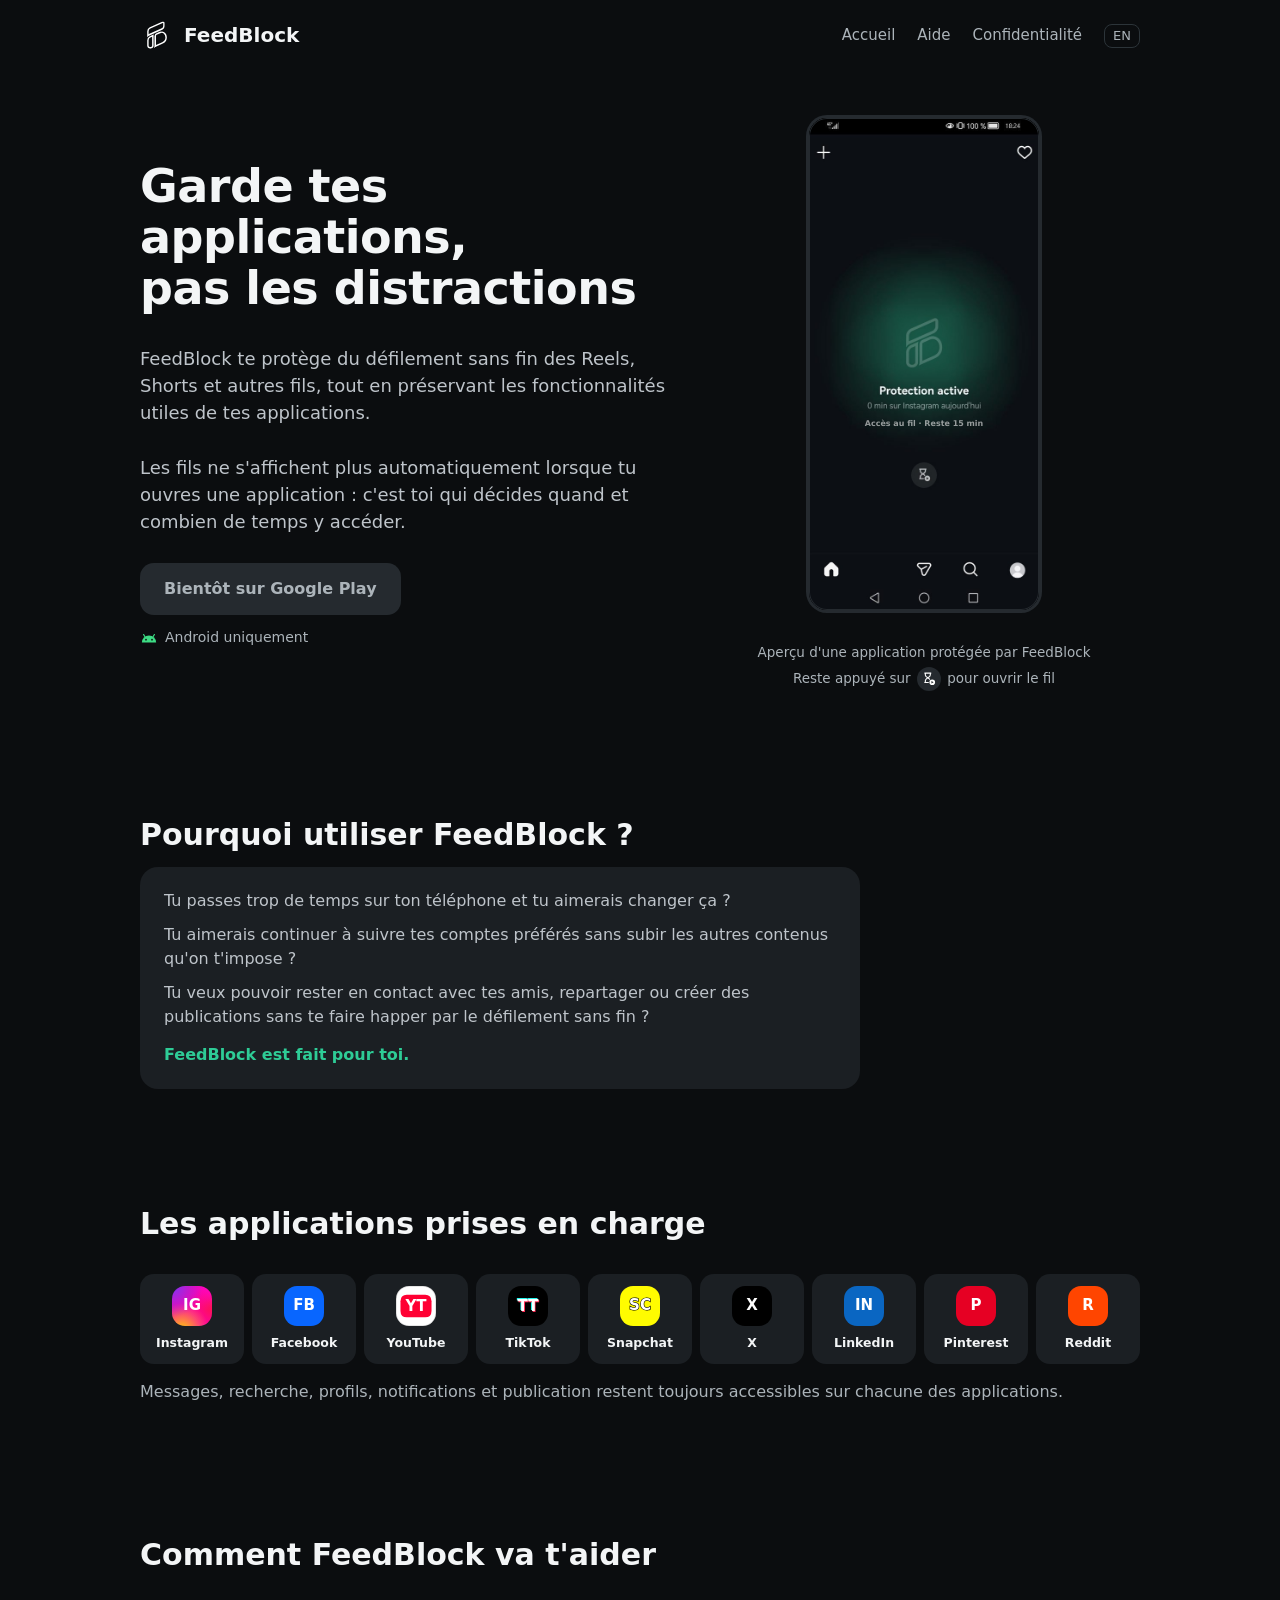
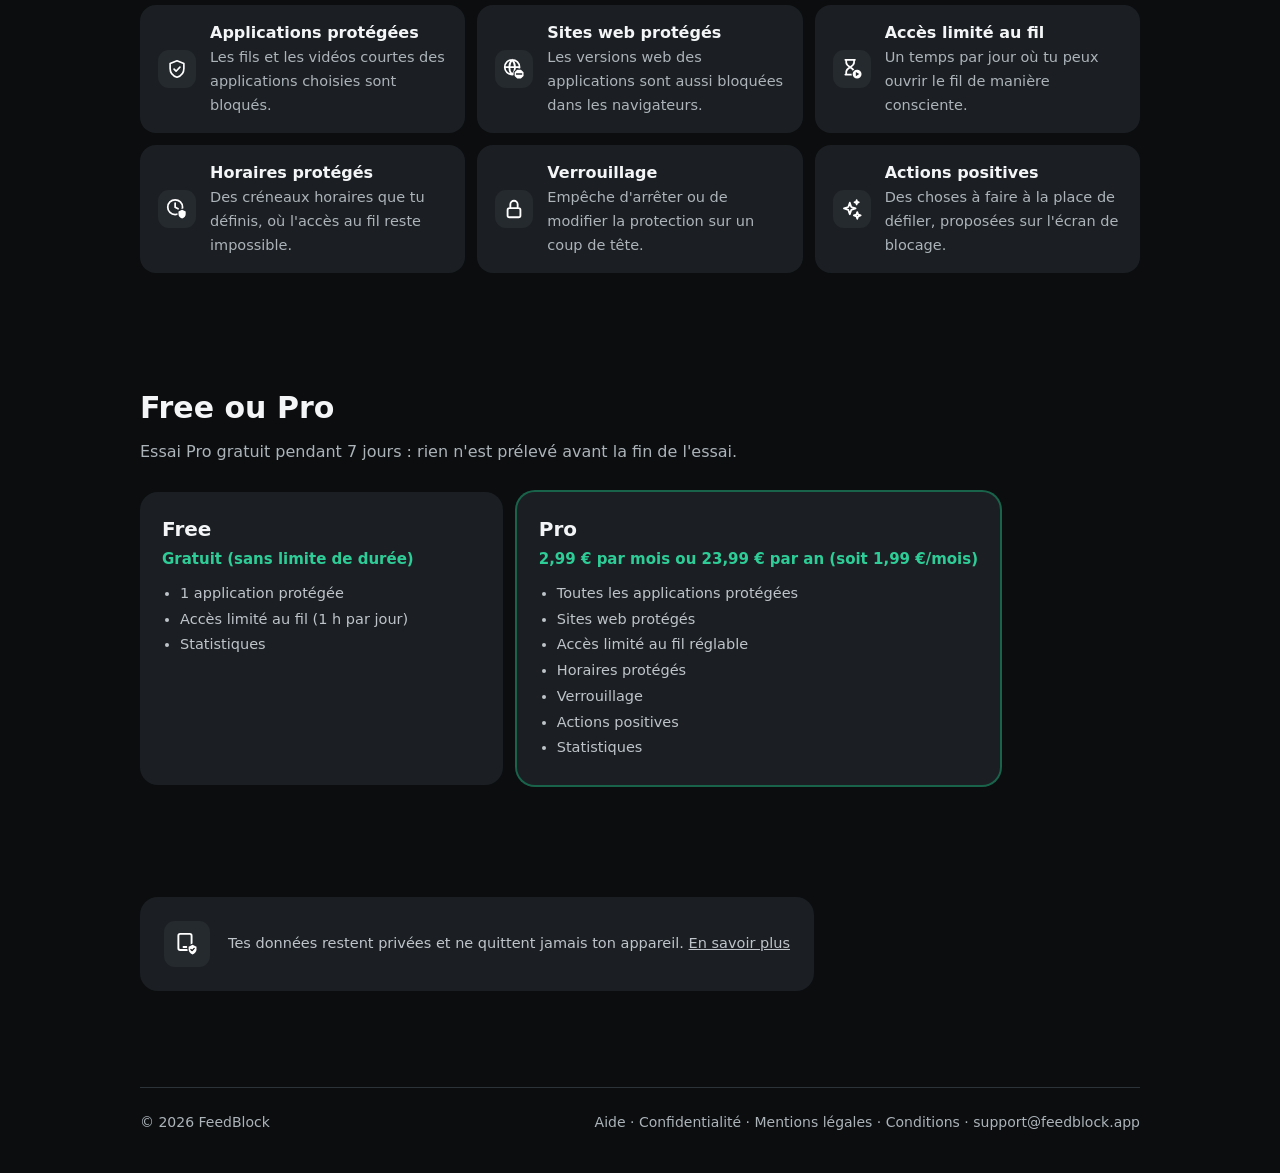
==== commit 6712284b: "Tuile YouTube : initiales à la taille des autres ; titre anglais sans retour forcé Co-Authored-By: C" ====
--- a/fr/index.html
+++ b/fr/index.html
@@ -99,7 +99,7 @@
  <div class="apps">
   <div class="app"><div aria-hidden="true" class="tile ig">IG</div>Instagram</div>
   <div class="app"><div aria-hidden="true" class="tile" style="background:#0866ff">FB</div>Facebook</div>
-  <div class="app"><div aria-hidden="true" class="tile yt"><svg viewBox="0 0 34 34"><path fill="#ff0033" d="M9.2,7.4 L24.8,7.4 Q30.2,7.4 30.2,13.05 L30.2,20.95 Q30.2,26.6 24.8,26.6 L9.2,26.6 Q3.81,26.6 3.81,20.95 L3.81,13.05 Q3.81,7.4 9.2,7.4Z"/><text x="17" y="21.4" font-size="10.5" font-weight="700" fill="#fff" text-anchor="middle">YT</text></svg></div>YouTube</div>
+  <div class="app"><div aria-hidden="true" class="tile yt"><svg viewBox="0 0 34 34"><path fill="#ff0033" d="M9.2,7.4 L24.8,7.4 Q30.2,7.4 30.2,13.05 L30.2,20.95 Q30.2,26.6 24.8,26.6 L9.2,26.6 Q3.81,26.6 3.81,20.95 L3.81,13.05 Q3.81,7.4 9.2,7.4Z"/><text x="17" y="21.6" font-size="12.75" font-weight="800" fill="#fff" text-anchor="middle">YT</text></svg></div>YouTube</div>
   <div class="app"><div aria-hidden="true" class="tile tt"><svg viewBox="0 0 34 34"><text x="16.2" y="20.8" font-size="12.75" font-weight="800" fill="#25F4EE" text-anchor="middle">TT</text><text x="17.8" y="22.4" font-size="12.75" font-weight="800" fill="#FE2C55" text-anchor="middle">TT</text><text x="17" y="21.6" font-size="12.75" font-weight="800" fill="#fff" text-anchor="middle">TT</text></svg></div>TikTok</div>
   <div class="app"><div aria-hidden="true" class="tile sc" style="background:#fffc00">SC</div>Snapchat</div>
   <div class="app"><div aria-hidden="true" class="tile" style="background:#000">X</div>X</div>
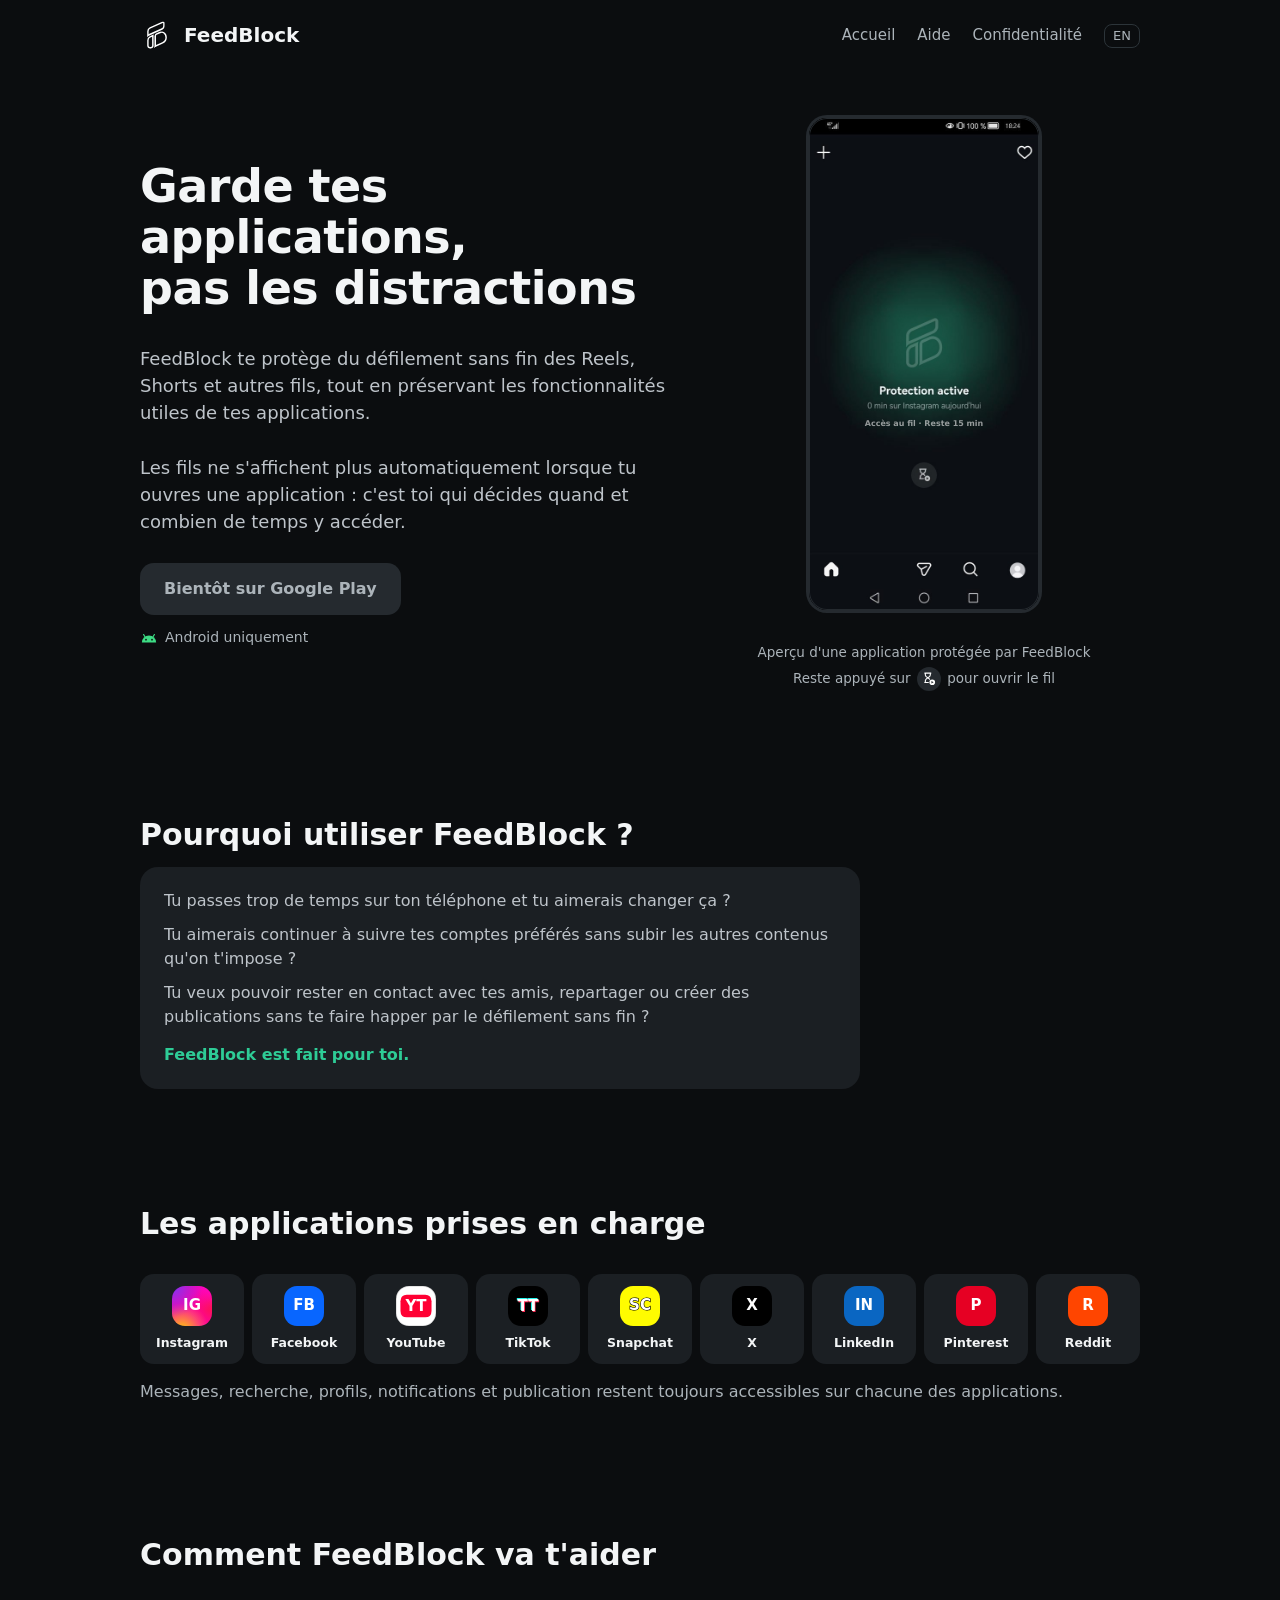
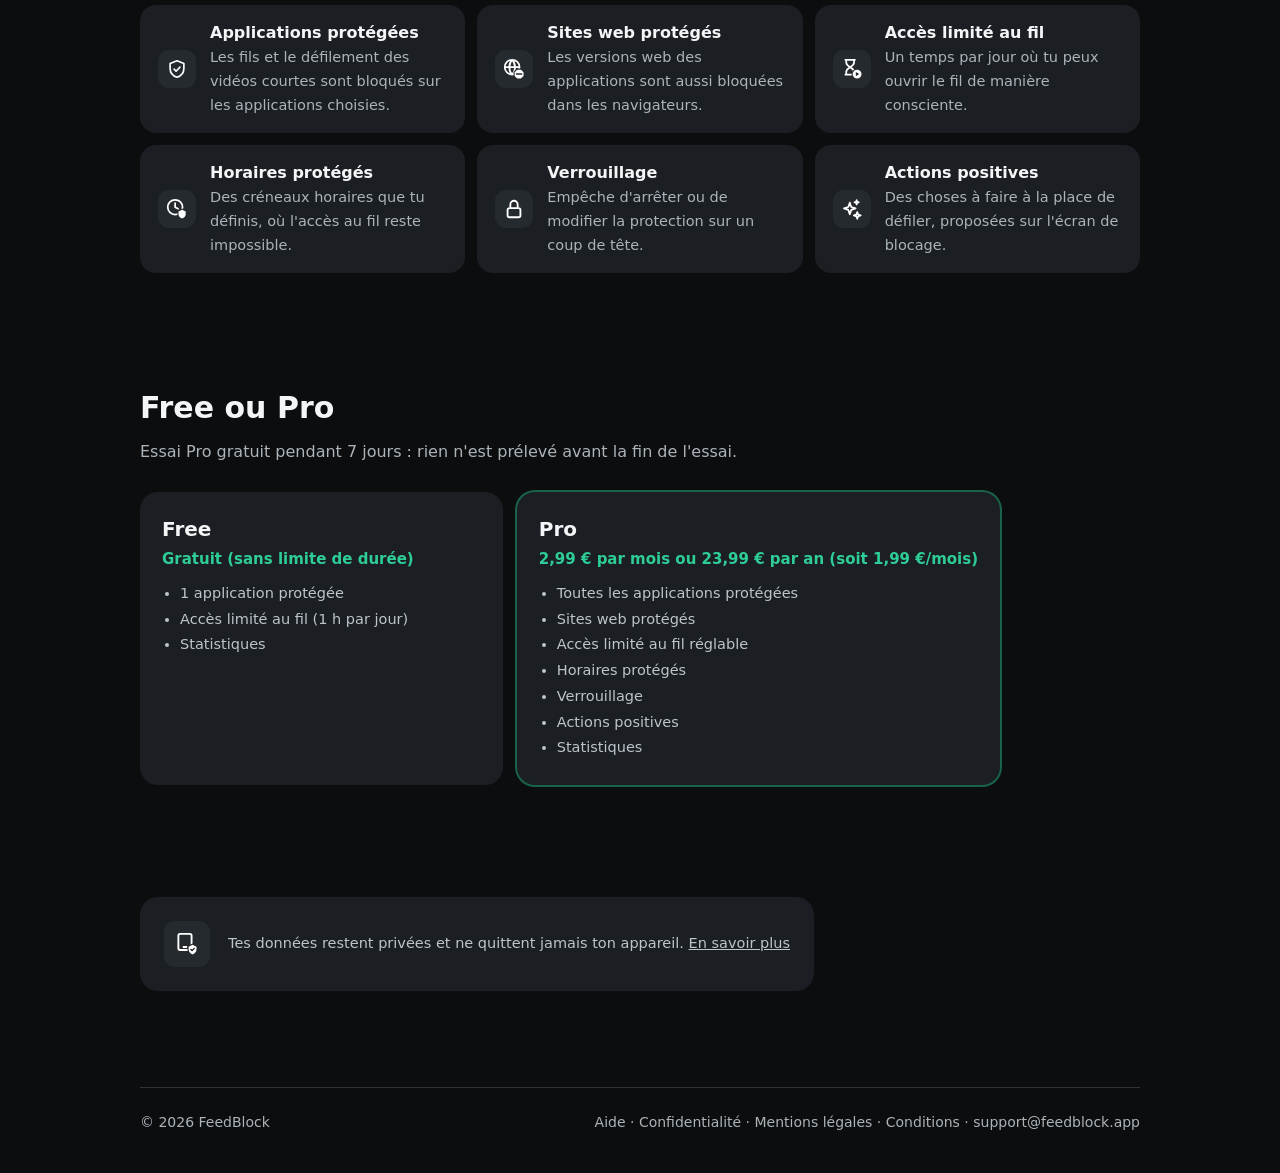
==== commit 52715e30: "Fils et défilement des vidéos courtes bloqués (texte, titre et aperçu des liens) Co-Authored-By: Cla" ====
--- a/fr/index.html
+++ b/fr/index.html
@@ -3,12 +3,12 @@
 <head>
 <meta charset="utf-8">
 <meta name="viewport" content="width=device-width, initial-scale=1">
-<title>FeedBlock · Bloque les fils et les vidéos courtes</title>
-<meta name="description" content="FeedBlock bloque les fils et les vidéos courtes de tes applications, sans bloquer le reste.">
+<title>FeedBlock · Bloque les fils et le défilement des vidéos courtes</title>
+<meta name="description" content="FeedBlock bloque les fils et le défilement des vidéos courtes de tes applications, sans bloquer le reste.">
 <meta property="og:type" content="website">
 <meta property="og:site_name" content="FeedBlock">
-<meta property="og:title" content="FeedBlock · Bloque les fils et les vidéos courtes">
-<meta property="og:description" content="FeedBlock bloque les fils et les vidéos courtes de tes applications, sans bloquer le reste.">
+<meta property="og:title" content="FeedBlock · Bloque les fils et le défilement des vidéos courtes">
+<meta property="og:description" content="FeedBlock bloque les fils et le défilement des vidéos courtes de tes applications, sans bloquer le reste.">
 <meta property="og:url" content="https://feedblock.app/fr/">
 <meta property="og:image" content="https://feedblock.app/partage.png">
 <meta property="og:image:width" content="1200">
@@ -113,7 +113,7 @@
 <section id="fonctions">
  <h2 style="margin-bottom:28px">Comment FeedBlock va t'aider</h2>
  <div class="features">
-  <div class="feature"><div class="ico"><img src="/icons/ic_tab_protection.svg" alt=""></div><div><b>Applications protégées</b><span>Les fils et les vidéos courtes des applications choisies sont bloqués.</span></div></div>
+  <div class="feature"><div class="ico"><img src="/icons/ic_tab_protection.svg" alt=""></div><div><b>Applications protégées</b><span>Les fils et le défilement des vidéos courtes sont bloqués sur les applications choisies.</span></div></div>
   <div class="feature"><div class="ico"><img src="/icons/ic_web.svg" alt=""></div><div><b>Sites web protégés</b><span>Les versions web des applications sont aussi bloquées dans les navigateurs.</span></div></div>
   <div class="feature"><div class="ico"><img src="/icons/ic_free_time.svg" alt=""></div><div><b>Accès limité au fil</b><span>Un temps par jour où tu peux ouvrir le fil de manière consciente.</span></div></div>
   <div class="feature"><div class="ico"><img src="/icons/ic_protected_hours.svg" alt=""></div><div><b>Horaires protégés</b><span>Des créneaux horaires que tu définis, où l'accès au fil reste impossible.</span></div></div>
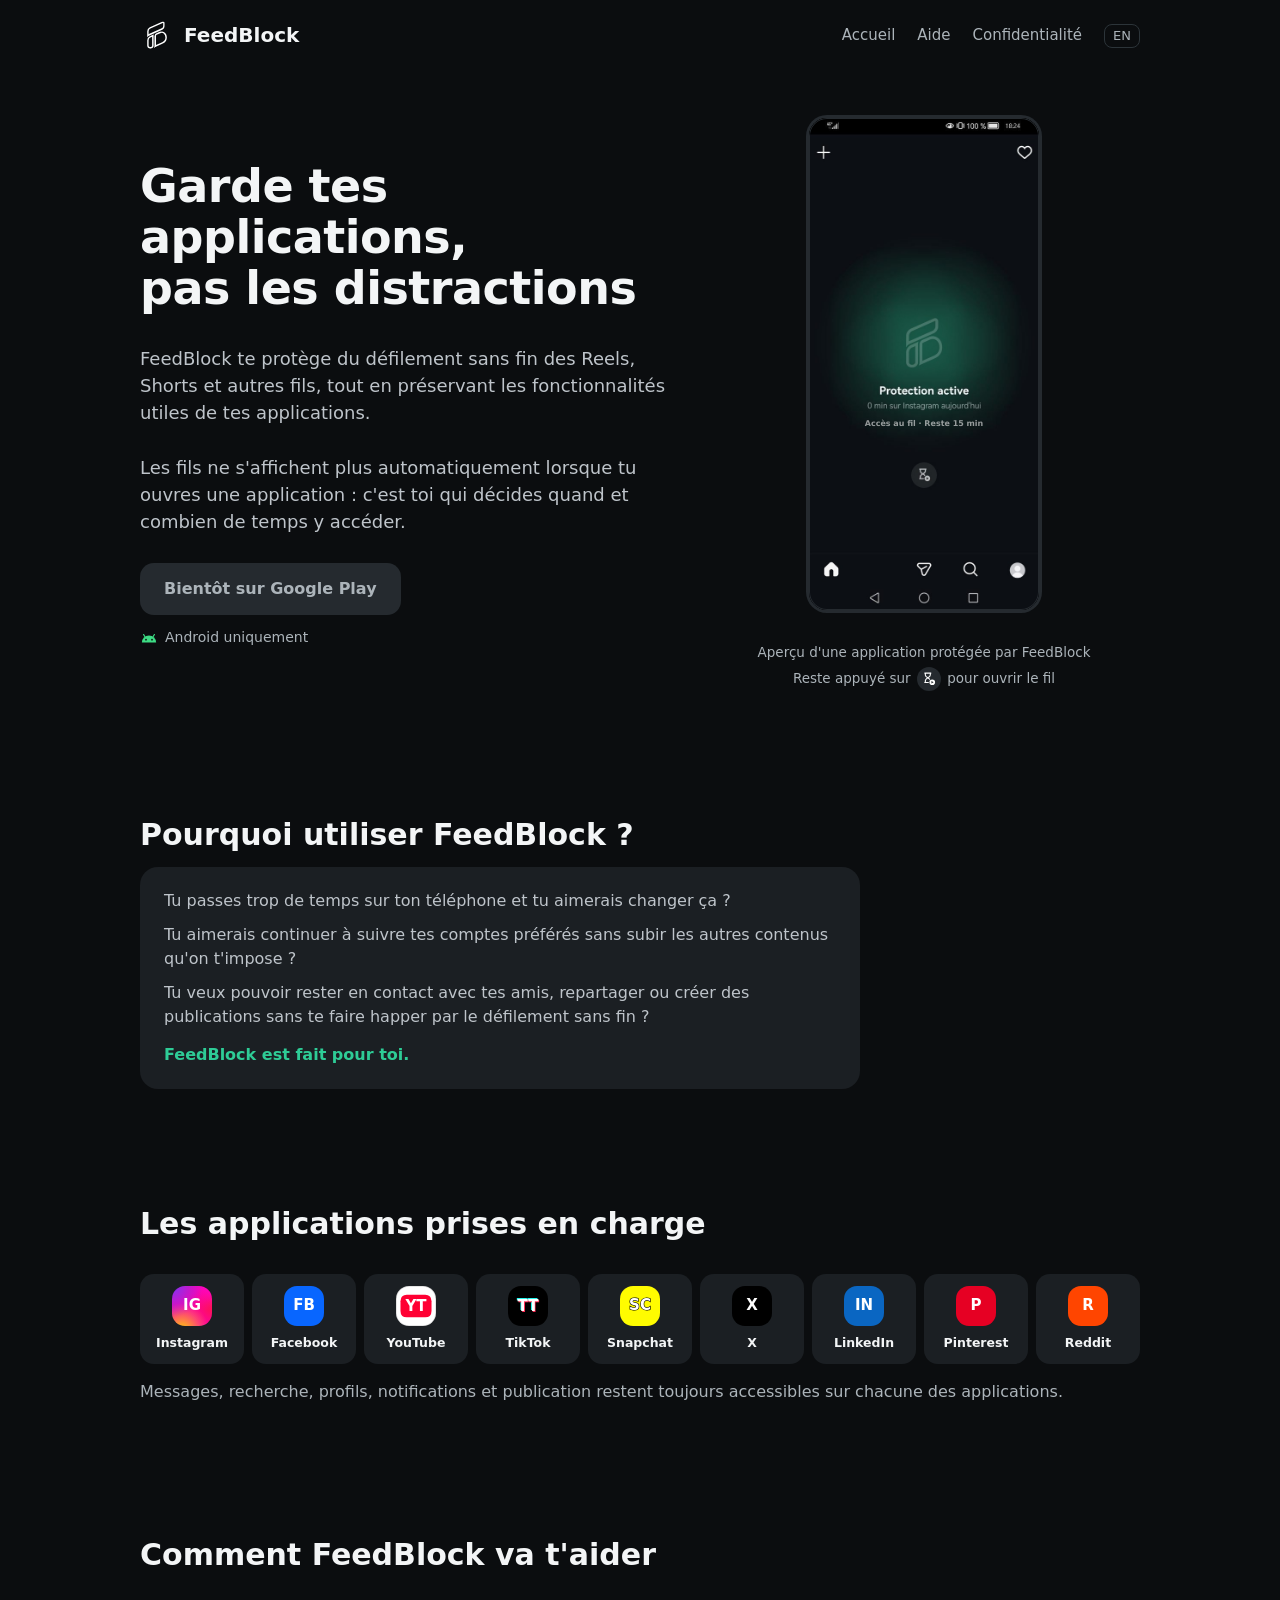
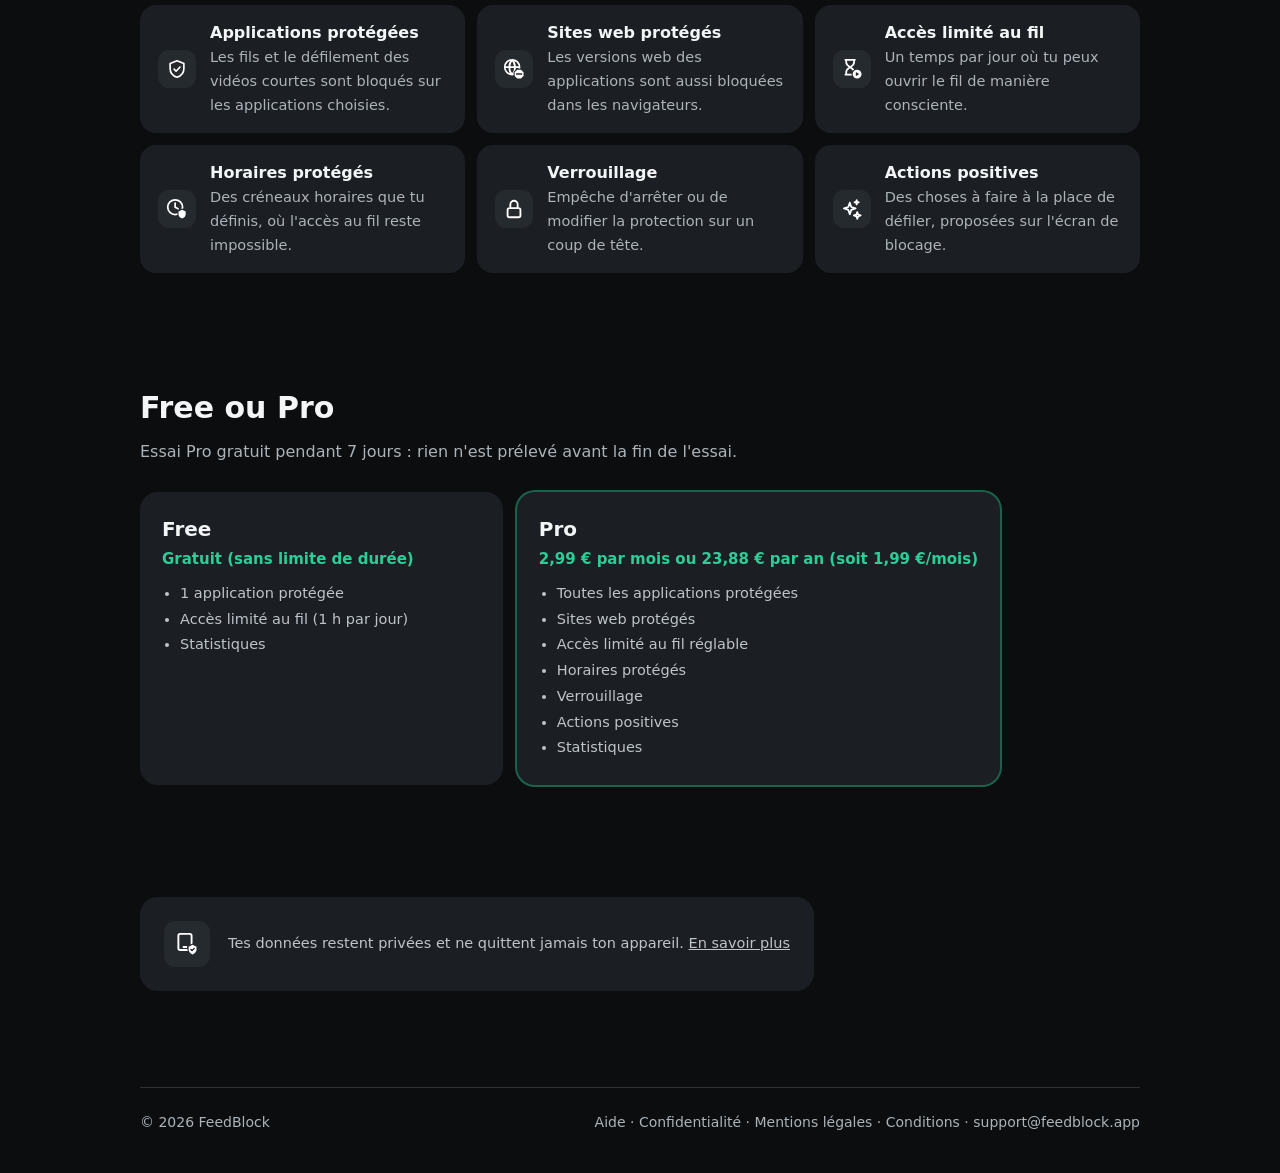
==== commit 8a5dd1c8: "Prix annuel 23,88 € ; FAQ : nouvelles réponses iPhone et batterie (comme l'application) Co-Authored-" ====
--- a/fr/index.html
+++ b/fr/index.html
@@ -131,7 +131,7 @@
    <ul><li>1 application protégée</li><li>Accès limité au fil (1 h par jour)</li><li>Statistiques</li></ul>
   </div>
   <div class="plan pro">
-   <h3>Pro</h3><div class="price">2,99 € par mois ou 23,99 € par an (soit 1,99 €/mois)</div>
+   <h3>Pro</h3><div class="price">2,99 € par mois ou 23,88 € par an (soit 1,99 €/mois)</div>
    <ul><li>Toutes les applications protégées</li><li>Sites web protégés</li><li>Accès limité au fil réglable</li><li>Horaires protégés</li><li>Verrouillage</li><li>Actions positives</li><li>Statistiques</li></ul>
   </div>
  </div>
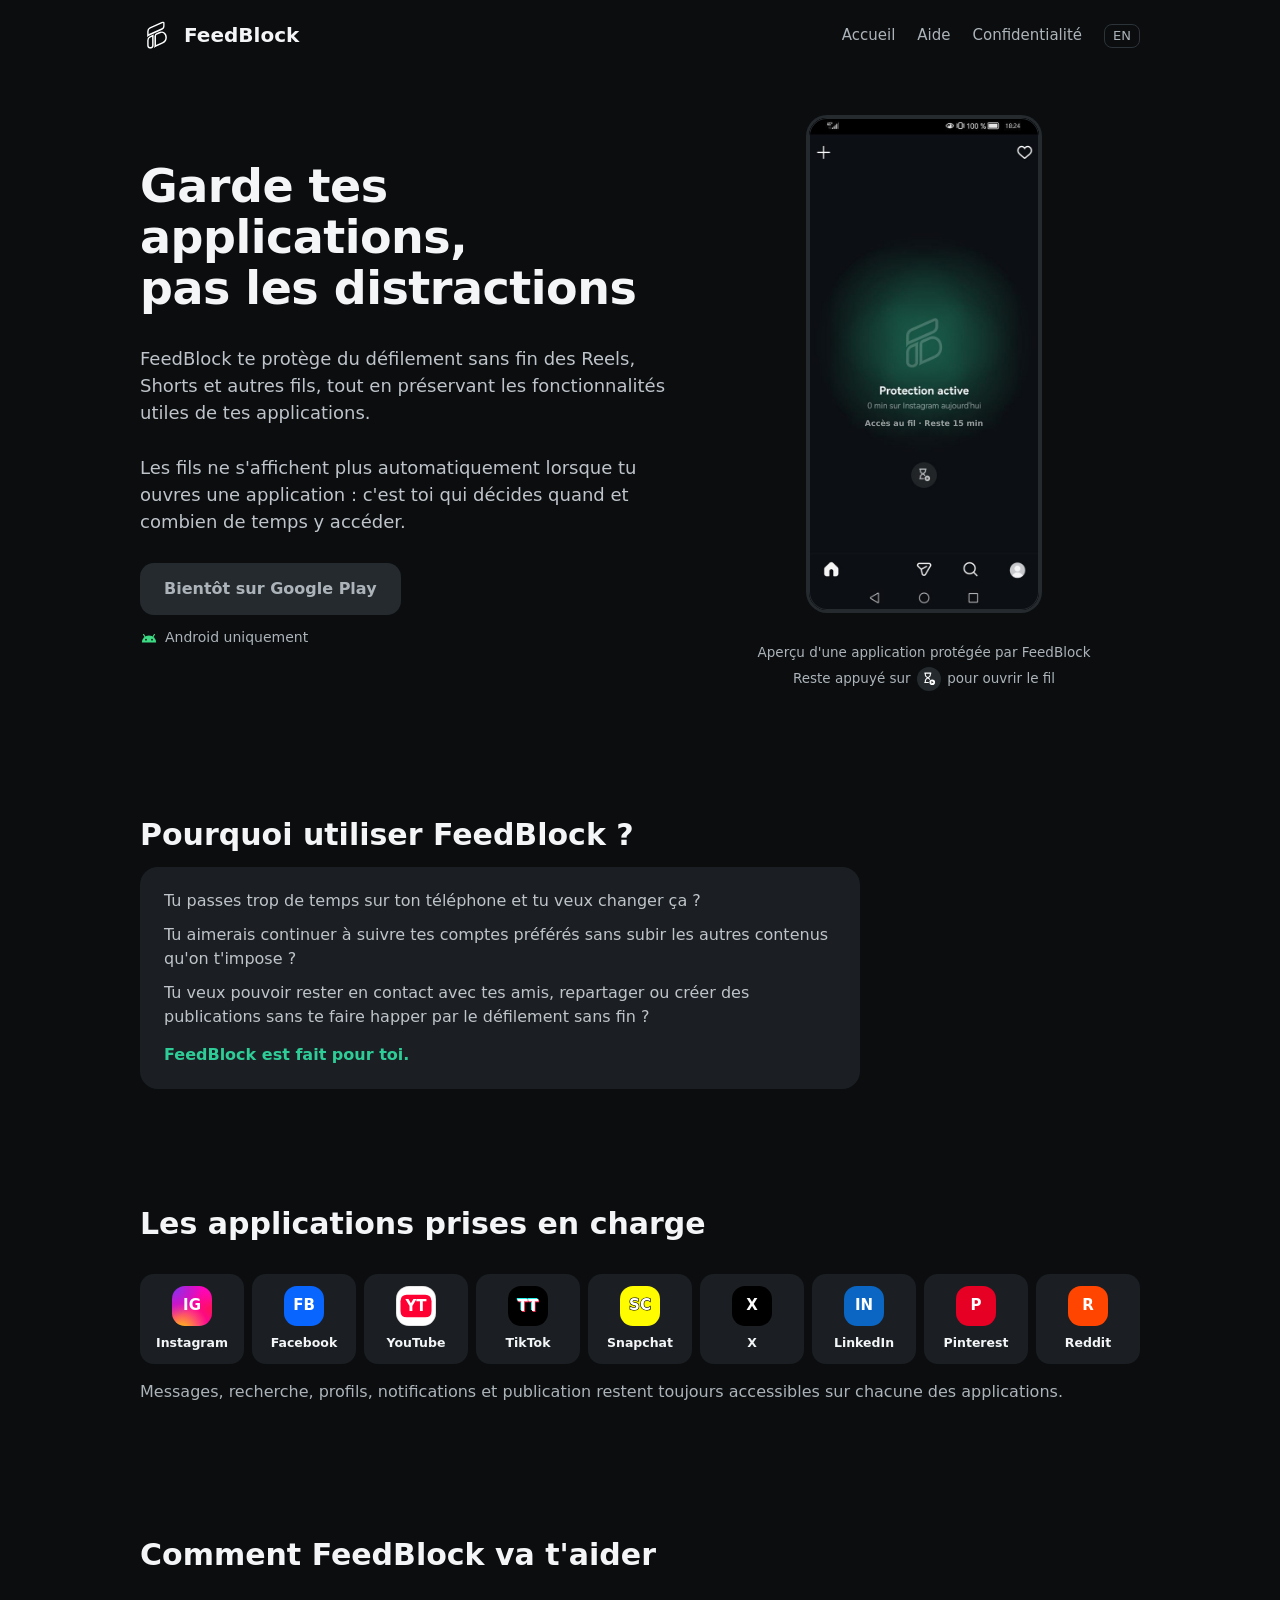
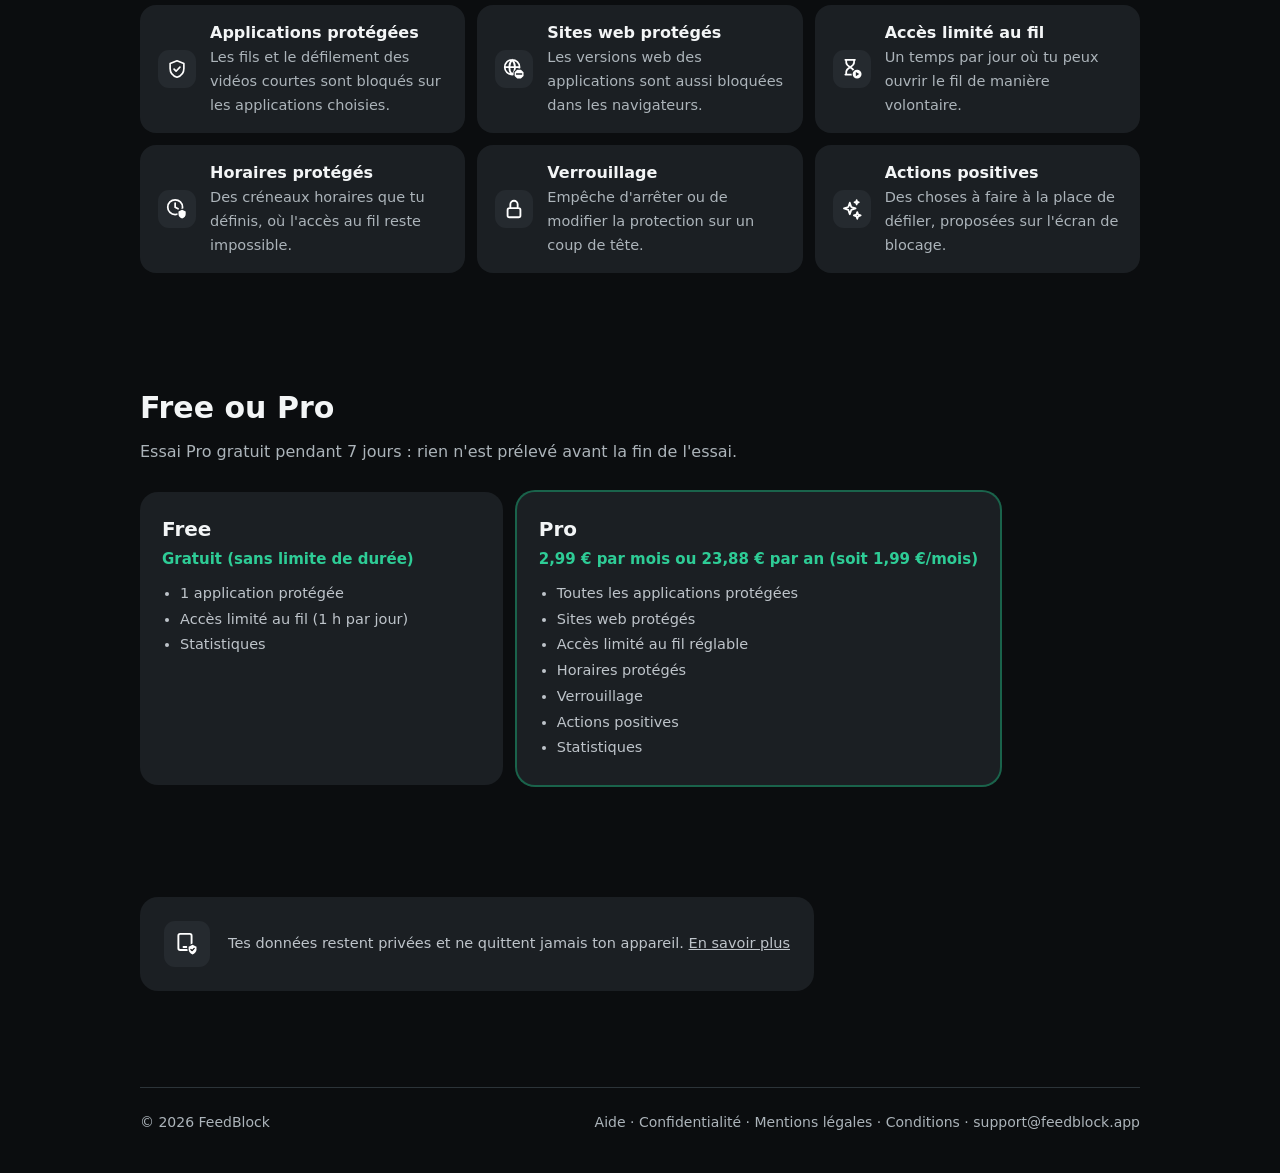
==== commit e5177455: "Accueil : « tu veux changer ça » ; accès au fil « de manière volontaire » (comme l'application) Co-A" ====
--- a/fr/index.html
+++ b/fr/index.html
@@ -87,7 +87,7 @@
 <section>
  <h2>Pourquoi utiliser FeedBlock ?</h2>
  <div class="questions">
-  <p>Tu passes trop de temps sur ton téléphone et tu aimerais changer ça ?</p>
+  <p>Tu passes trop de temps sur ton téléphone et tu veux changer ça ?</p>
   <p>Tu aimerais continuer à suivre tes comptes préférés sans subir les autres contenus qu'on t'impose ?</p>
   <p>Tu veux pouvoir rester en contact avec tes amis, repartager ou créer des publications sans te faire happer par le défilement sans fin ?</p>
   <b>FeedBlock est fait pour toi.</b>
@@ -115,7 +115,7 @@
  <div class="features">
   <div class="feature"><div class="ico"><img src="/icons/ic_tab_protection.svg" alt=""></div><div><b>Applications protégées</b><span>Les fils et le défilement des vidéos courtes sont bloqués sur les applications choisies.</span></div></div>
   <div class="feature"><div class="ico"><img src="/icons/ic_web.svg" alt=""></div><div><b>Sites web protégés</b><span>Les versions web des applications sont aussi bloquées dans les navigateurs.</span></div></div>
-  <div class="feature"><div class="ico"><img src="/icons/ic_free_time.svg" alt=""></div><div><b>Accès limité au fil</b><span>Un temps par jour où tu peux ouvrir le fil de manière consciente.</span></div></div>
+  <div class="feature"><div class="ico"><img src="/icons/ic_free_time.svg" alt=""></div><div><b>Accès limité au fil</b><span>Un temps par jour où tu peux ouvrir le fil de manière volontaire.</span></div></div>
   <div class="feature"><div class="ico"><img src="/icons/ic_protected_hours.svg" alt=""></div><div><b>Horaires protégés</b><span>Des créneaux horaires que tu définis, où l'accès au fil reste impossible.</span></div></div>
   <div class="feature"><div class="ico"><img src="/icons/ic_lock.svg" alt=""></div><div><b>Verrouillage</b><span>Empêche d'arrêter ou de modifier la protection sur un coup de tête.</span></div></div>
   <div class="feature"><div class="ico"><img src="/icons/ic_idea.svg" alt=""></div><div><b>Actions positives</b><span>Des choses à faire à la place de défiler, proposées sur l'écran de blocage.</span></div></div>
